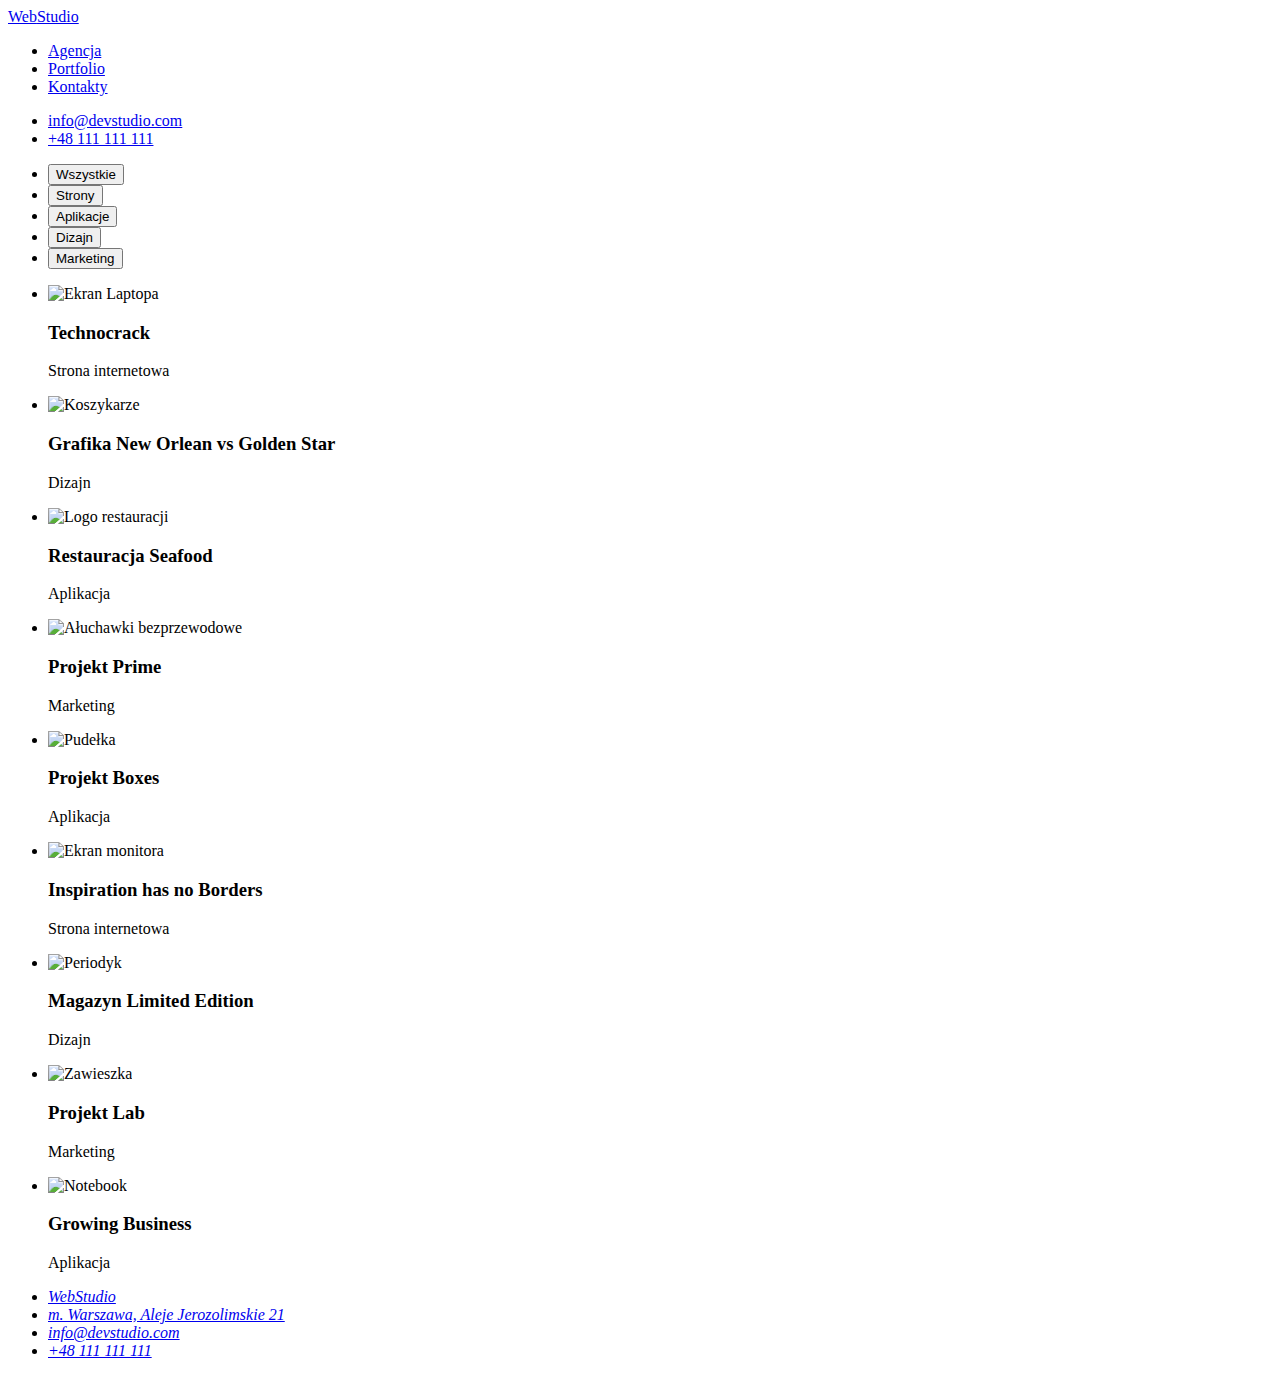
==== portfolio.html @ cb9aebdd "added files" ====
<!DOCTYPE html>
<html lang="pl">
  <head>
    <meta charset="utf-8" />
    <title>Homework2 - Portfolio</title>
    <link rel="preconnect" href="https://fonts.googleapis.com" />
    <link rel="preconnect" href="https://fonts.gstatic.com" crossorigin />
    <link
      href="https://fonts.googleapis.com/css2?family=Montserrat:wght@400;700&family=Raleway:wght@700&family=Roboto:wght@400;500;700;900&display=swap"
      rel="stylesheet"
    />
    <link href="/goit-markup-hw-02/css/styles.css" rel="stylesheet" />
  </head>
  <body>
    <header class="navigation">
      <a class="mainlogo" href="./index.html"
        ><span class="main-web">Web</span>Studio</a
      >
      <nav>
        <ul>
          <li><a class="link-header" href="./index.html">Agencja</a></li>
          <li><a class="link-header" href="./portfolio.html">Portfolio</a></li>
          <li><a class="link-header" href="#">Kontakty</a></li>
        </ul>
      </nav>
      <ul>
        <li>
          <a class="link-contact" href="mailto:info@devstudio.com"
            >info@devstudio.com</a
          >
        </li>
        <li>
          <a class="link-contact" href="tel:48111111111">+48 111 111 111</a>
        </li>
      </ul>
    </header>
    <main>
      <section>
        <div>
          <ul>
            <li>
              <button class="button-portfolio" type="button">Wszystkie</button>
            </li>
            <li>
              <button class="button-portfolio" type="button">Strony</button>
            </li>
            <li>
              <button class="button-portfolio" type="button">Aplikacje</button>
            </li>
            <li>
              <button class="button-portfolio" type="button">Dizajn</button>
            </li>
            <li>
              <button class="button-portfolio" type="button">Marketing</button>
            </li>
          </ul>
        </div>
        <div>
          <ul>
            <li>
              <img
                src="/goit-markup-hw-02/images/portfolio/portfolio-technocrack.jpg"
                alt="Ekran Laptopa"
                width="370"
                height="294"
              />
              <h3 class="subtitle">Technocrack</h3>
              <p class="description">Strona internetowa</p>
            </li>
            <li>
              <img
                src="/goit-markup-hw-02/images/portfolio/portfolio-neworlean.jpg"
                alt="Koszykarze"
                width="370"
                height="294"
              />
              <h3 class="subtitle">Grafika New Orlean vs Golden Star</h3>
              <p class="description">Dizajn</p>
            </li>
            <li>
              <img
                src="/goit-markup-hw-02/images/portfolio/portfolio-restaurant.jpg"
                alt="Logo restauracji"
                width="370"
                height="294"
              />
              <h3 class="subtitle">Restauracja Seafood</h3>
              <p class="description">Aplikacja</p>
            </li>
            <li>
              <img
                src="/goit-markup-hw-02/images/portfolio/portfolio-projektprime.jpg"
                alt="Ałuchawki bezprzewodowe"
                width="370"
                height="294"
              />
              <h3 class="subtitle">Projekt Prime</h3>
              <p class="description">Marketing</p>
            </li>
            <li>
              <img
                src="/goit-markup-hw-02/images/portfolio/portfolio-projectboxes.jpg"
                alt="Pudełka"
                width="370"
                height="294"
              />
              <h3 class="subtitle">Projekt Boxes</h3>
              <p class="description">Aplikacja</p>
            </li>
            <li>
              <img
                src="/goit-markup-hw-02/images/portfolio/portfolio-inspiration.jpg"
                alt="Ekran monitora"
                width="370"
                height="294"
              />
              <h3 class="subtitle">Inspiration has no Borders</h3>
              <p class="description">Strona internetowa</p>
            </li>
            <li>
              <img
                src="/goit-markup-hw-02/images/portfolio/portfolio-magazine.jpg"
                alt="Periodyk"
                width="370"
                height="294"
              />
              <h3 class="subtitle">Magazyn Limited Edition</h3>
              <p class="description">Dizajn</p>
            </li>
            <li>
              <img
                src="/goit-markup-hw-02/images/portfolio/portfolio-projektlab.jpg"
                alt="Zawieszka"
                width="370"
                height="294"
              />
              <h3 class="subtitle">Projekt Lab</h3>
              <p class="description">Marketing</p>
            </li>
            <li>
              <img
                src="/goit-markup-hw-02/images/portfolio/portfolio-growingbusiness.jpg"
                alt="Notebook"
                width="370"
                height="294"
              />
              <h3 class="subtitle">Growing Business</h3>
              <p class="description">Aplikacja</p>
            </li>
          </ul>
        </div>
      </section>
    </main>
    <footer class="contact-information">
      <address>
        <ul>
          <li>
            <a class="footer-logo" href="#"
              ><span class="footer-web">Web</span>Studio</a
            >
          </li>
          <li>
            <a
              class="footer-info"
              href="https://goo.gl/maps/q1RyGz1hN1sTiuzN9"
              target="_blank"
              >m. Warszawa, Aleje Jerozolimskie 21</a
            >
          </li>
          <li>
            <a class="footer-info" href="mailto:info@devstudio.com"
              >info@devstudio.com</a
            >
          </li>
          <li>
            <a class="footer-info" href="tel:48111111111">+48 111 111 111</a>
          </li>
        </ul>
      </address>
    </footer>
  </body>
</html>
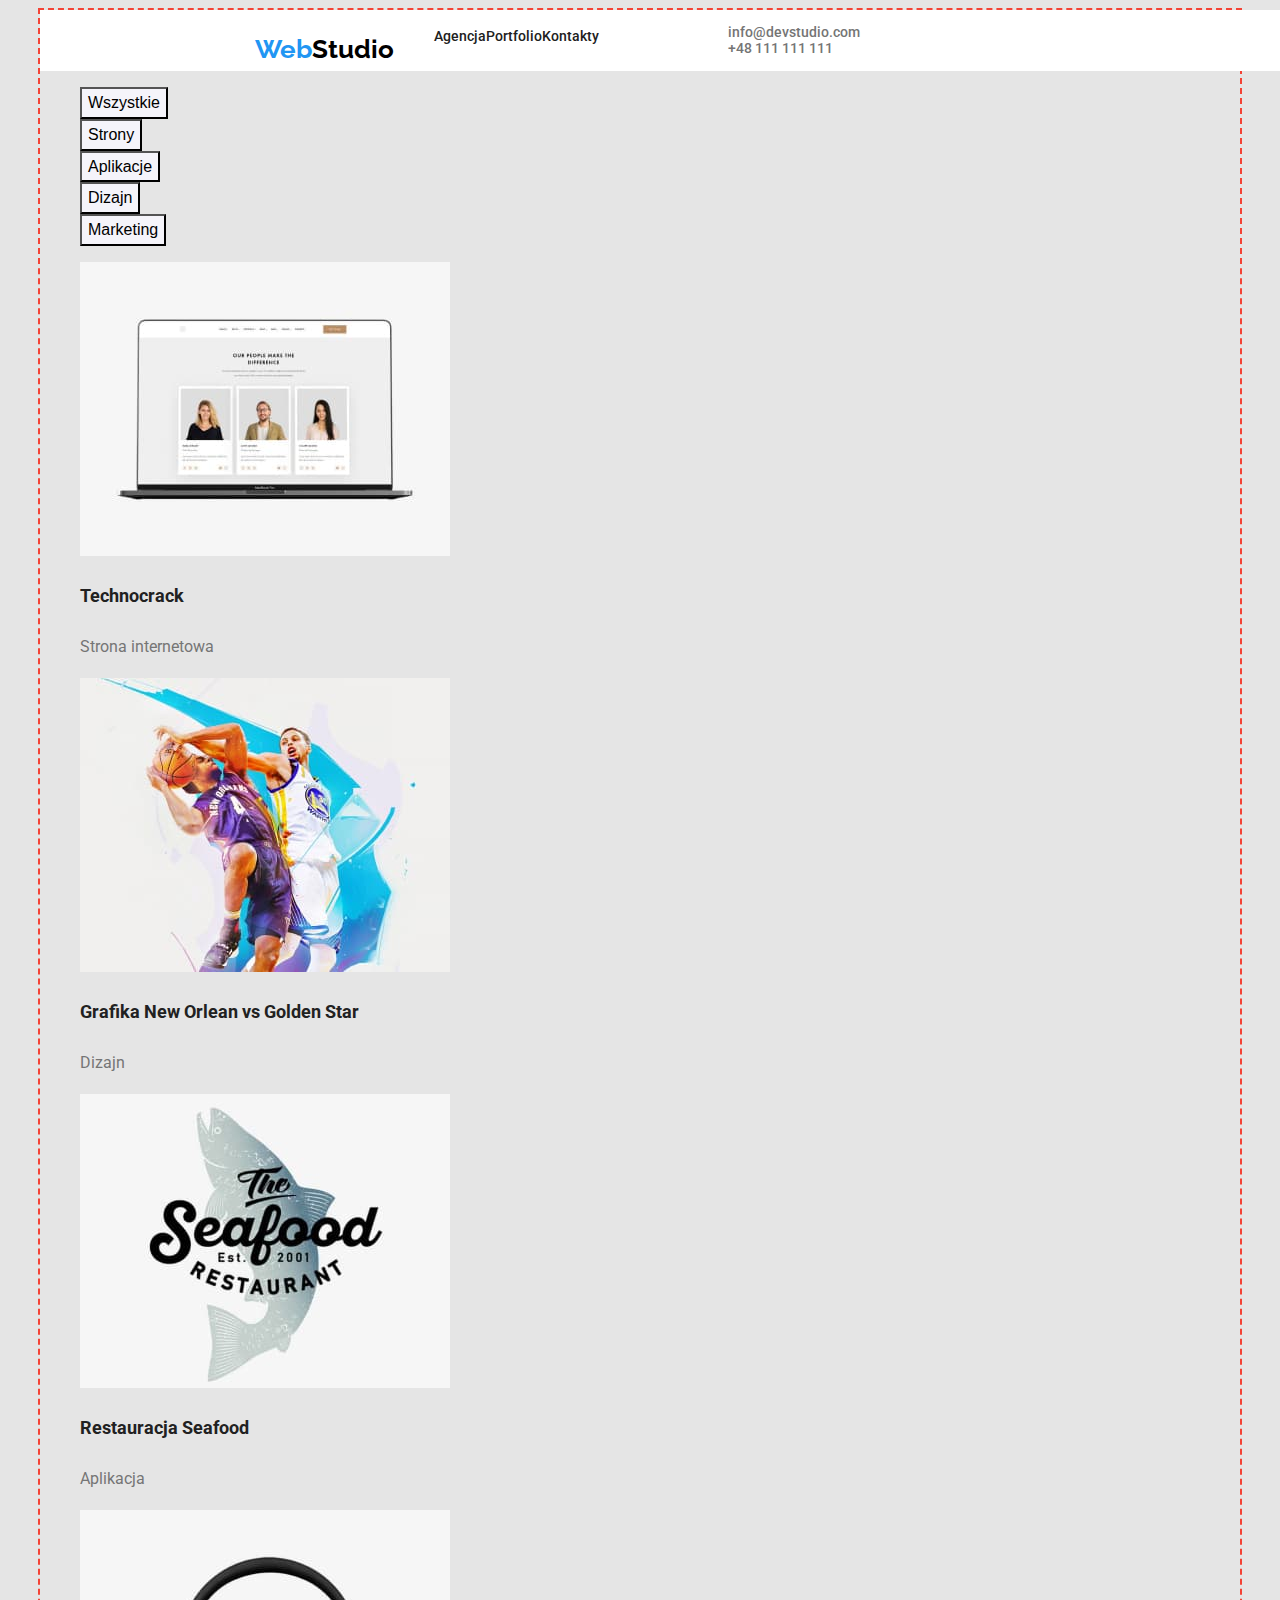
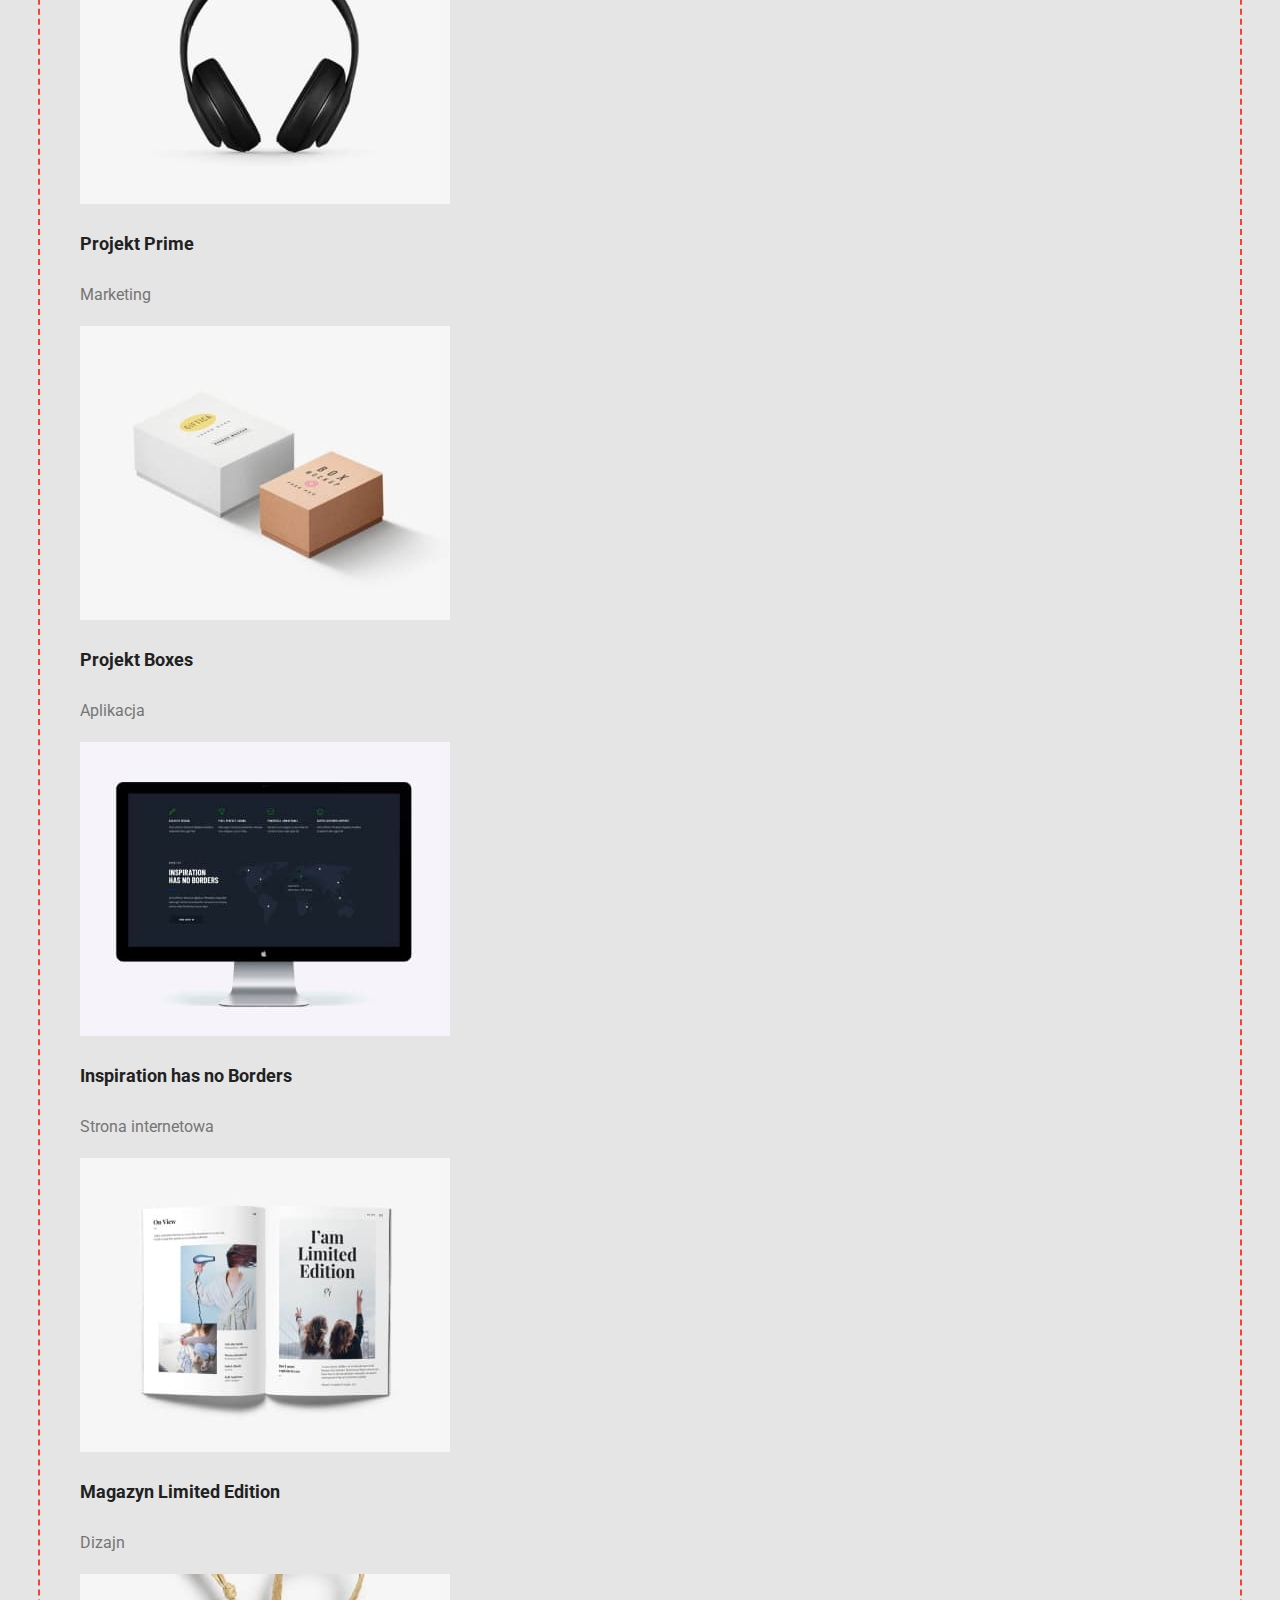
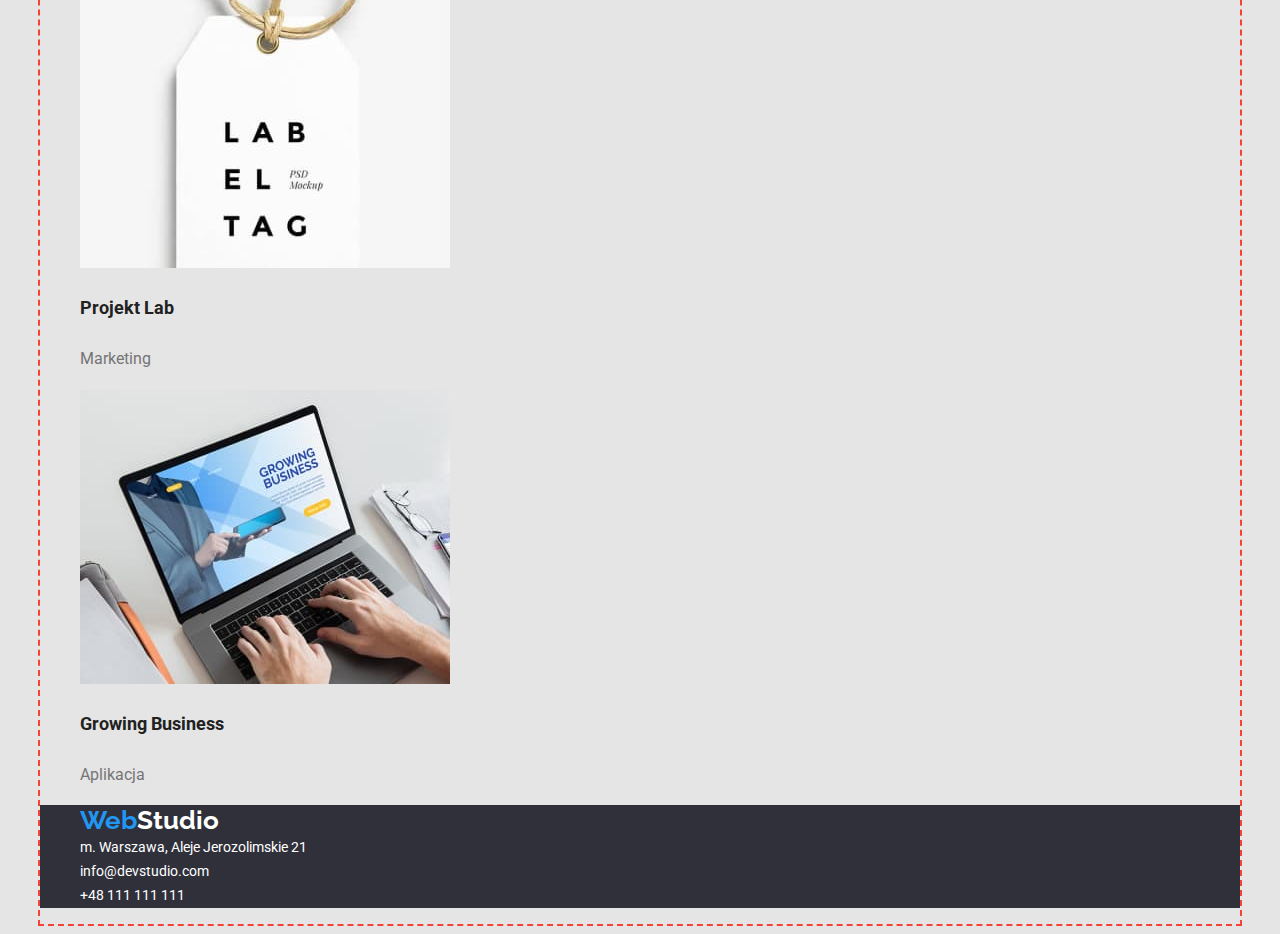
==== commit a4639df1: "hard work" ====
--- a/portfolio.html
+++ b/portfolio.html
@@ -3,180 +3,197 @@
   <head>
     <meta charset="utf-8" />
     <title>Homework2 - Portfolio</title>
+    <link
+      rel="stylesheet"
+      href="https://cdnjs.cloudflare.com/ajax/libs/modern-normalize/1.1.0/modern-normalize.min.css"
+      integrity="sha512-wpPYUAdjBVSE4KJnH1VR1HeZfpl1ub8YT/NKx4PuQ5NmX2tKuGu6U/JRp5y+Y8XG2tV+wKQpNHVUX03MfMFn9Q=="
+      crossorigin="anonymous"
+      referrerpolicy="no-referrer"
+    />
     <link rel="preconnect" href="https://fonts.googleapis.com" />
     <link rel="preconnect" href="https://fonts.gstatic.com" crossorigin />
     <link
       href="https://fonts.googleapis.com/css2?family=Montserrat:wght@400;700&family=Raleway:wght@700&family=Roboto:wght@400;500;700;900&display=swap"
       rel="stylesheet"
     />
-    <link href="/goit-markup-hw-02/css/styles.css" rel="stylesheet" />
+    <link href="/css/styles.css" rel="stylesheet" />
   </head>
   <body>
-    <header class="navigation">
-      <a class="mainlogo" href="./index.html"
-        ><span class="main-web">Web</span>Studio</a
-      >
-      <nav>
-        <ul>
-          <li><a class="link-header" href="./index.html">Agencja</a></li>
-          <li><a class="link-header" href="./portfolio.html">Portfolio</a></li>
-          <li><a class="link-header" href="#">Kontakty</a></li>
-        </ul>
-      </nav>
-      <ul>
-        <li>
-          <a class="link-contact" href="mailto:info@devstudio.com"
-            >info@devstudio.com</a
-          >
-        </li>
-        <li>
-          <a class="link-contact" href="tel:48111111111">+48 111 111 111</a>
-        </li>
-      </ul>
-    </header>
-    <main>
-      <section>
-        <div>
-          <ul>
+    <div class="container">
+      <header class="navigation">
+        <a class="mainlogo" href="./index.html"
+          ><span class="main-web">Web</span>Studio</a
+        >
+        <nav>
+          <ul class="main-link">
+            <li><a class="link-header" href="./index.html">Agencja</a></li>
             <li>
-              <button class="button-portfolio" type="button">Wszystkie</button>
+              <a class="link-header" href="./portfolio.html">Portfolio</a>
             </li>
-            <li>
-              <button class="button-portfolio" type="button">Strony</button>
-            </li>
-            <li>
-              <button class="button-portfolio" type="button">Aplikacje</button>
-            </li>
-            <li>
-              <button class="button-portfolio" type="button">Dizajn</button>
-            </li>
-            <li>
-              <button class="button-portfolio" type="button">Marketing</button>
-            </li>
+            <li><a class="link-header" href="#">Kontakty</a></li>
           </ul>
-        </div>
-        <div>
-          <ul>
-            <li>
-              <img
-                src="/goit-markup-hw-02/images/portfolio/portfolio-technocrack.jpg"
-                alt="Ekran Laptopa"
-                width="370"
-                height="294"
-              />
-              <h3 class="subtitle">Technocrack</h3>
-              <p class="description">Strona internetowa</p>
-            </li>
-            <li>
-              <img
-                src="/goit-markup-hw-02/images/portfolio/portfolio-neworlean.jpg"
-                alt="Koszykarze"
-                width="370"
-                height="294"
-              />
-              <h3 class="subtitle">Grafika New Orlean vs Golden Star</h3>
-              <p class="description">Dizajn</p>
-            </li>
-            <li>
-              <img
-                src="/goit-markup-hw-02/images/portfolio/portfolio-restaurant.jpg"
-                alt="Logo restauracji"
-                width="370"
-                height="294"
-              />
-              <h3 class="subtitle">Restauracja Seafood</h3>
-              <p class="description">Aplikacja</p>
-            </li>
-            <li>
-              <img
-                src="/goit-markup-hw-02/images/portfolio/portfolio-projektprime.jpg"
-                alt="Ałuchawki bezprzewodowe"
-                width="370"
-                height="294"
-              />
-              <h3 class="subtitle">Projekt Prime</h3>
-              <p class="description">Marketing</p>
-            </li>
-            <li>
-              <img
-                src="/goit-markup-hw-02/images/portfolio/portfolio-projectboxes.jpg"
-                alt="Pudełka"
-                width="370"
-                height="294"
-              />
-              <h3 class="subtitle">Projekt Boxes</h3>
-              <p class="description">Aplikacja</p>
-            </li>
-            <li>
-              <img
-                src="/goit-markup-hw-02/images/portfolio/portfolio-inspiration.jpg"
-                alt="Ekran monitora"
-                width="370"
-                height="294"
-              />
-              <h3 class="subtitle">Inspiration has no Borders</h3>
-              <p class="description">Strona internetowa</p>
-            </li>
-            <li>
-              <img
-                src="/goit-markup-hw-02/images/portfolio/portfolio-magazine.jpg"
-                alt="Periodyk"
-                width="370"
-                height="294"
-              />
-              <h3 class="subtitle">Magazyn Limited Edition</h3>
-              <p class="description">Dizajn</p>
-            </li>
-            <li>
-              <img
-                src="/goit-markup-hw-02/images/portfolio/portfolio-projektlab.jpg"
-                alt="Zawieszka"
-                width="370"
-                height="294"
-              />
-              <h3 class="subtitle">Projekt Lab</h3>
-              <p class="description">Marketing</p>
-            </li>
-            <li>
-              <img
-                src="/goit-markup-hw-02/images/portfolio/portfolio-growingbusiness.jpg"
-                alt="Notebook"
-                width="370"
-                height="294"
-              />
-              <h3 class="subtitle">Growing Business</h3>
-              <p class="description">Aplikacja</p>
-            </li>
-          </ul>
-        </div>
-      </section>
-    </main>
-    <footer class="contact-information">
-      <address>
-        <ul>
+        </nav>
+        <ul class="link-contact">
           <li>
-            <a class="footer-logo" href="#"
-              ><span class="footer-web">Web</span>Studio</a
-            >
-          </li>
-          <li>
-            <a
-              class="footer-info"
-              href="https://goo.gl/maps/q1RyGz1hN1sTiuzN9"
-              target="_blank"
-              >m. Warszawa, Aleje Jerozolimskie 21</a
-            >
-          </li>
-          <li>
-            <a class="footer-info" href="mailto:info@devstudio.com"
+            <a class="link-contact" href="mailto:info@devstudio.com"
               >info@devstudio.com</a
             >
           </li>
           <li>
-            <a class="footer-info" href="tel:48111111111">+48 111 111 111</a>
+            <a class="link-contact" href="tel:48111111111">+48 111 111 111</a>
           </li>
         </ul>
-      </address>
-    </footer>
+      </header>
+      <main>
+        <section>
+          <div>
+            <ul>
+              <li>
+                <button class="button-portfolio" type="button">
+                  Wszystkie
+                </button>
+              </li>
+              <li>
+                <button class="button-portfolio" type="button">Strony</button>
+              </li>
+              <li>
+                <button class="button-portfolio" type="button">
+                  Aplikacje
+                </button>
+              </li>
+              <li>
+                <button class="button-portfolio" type="button">Dizajn</button>
+              </li>
+              <li>
+                <button class="button-portfolio" type="button">
+                  Marketing
+                </button>
+              </li>
+            </ul>
+          </div>
+          <div>
+            <ul>
+              <li>
+                <img
+                  src="/images/portfolio/portfolio-technocrack.jpg"
+                  alt="Ekran Laptopa"
+                  width="370"
+                  height="294"
+                />
+                <h3 class="subtitle">Technocrack</h3>
+                <p class="description">Strona internetowa</p>
+              </li>
+              <li>
+                <img
+                  src="/images/portfolio/portfolio-neworlean.jpg"
+                  alt="Koszykarze"
+                  width="370"
+                  height="294"
+                />
+                <h3 class="subtitle">Grafika New Orlean vs Golden Star</h3>
+                <p class="description">Dizajn</p>
+              </li>
+              <li>
+                <img
+                  src="/images/portfolio/portfolio-restaurant.jpg"
+                  alt="Logo restauracji"
+                  width="370"
+                  height="294"
+                />
+                <h3 class="subtitle">Restauracja Seafood</h3>
+                <p class="description">Aplikacja</p>
+              </li>
+              <li>
+                <img
+                  src="/images/portfolio/portfolio-projektprime.jpg"
+                  alt="Ałuchawki bezprzewodowe"
+                  width="370"
+                  height="294"
+                />
+                <h3 class="subtitle">Projekt Prime</h3>
+                <p class="description">Marketing</p>
+              </li>
+              <li>
+                <img
+                  src="/images/portfolio/portfolio-projectboxes.jpg"
+                  alt="Pudełka"
+                  width="370"
+                  height="294"
+                />
+                <h3 class="subtitle">Projekt Boxes</h3>
+                <p class="description">Aplikacja</p>
+              </li>
+              <li>
+                <img
+                  src="/images/portfolio/portfolio-inspiration.jpg"
+                  alt="Ekran monitora"
+                  width="370"
+                  height="294"
+                />
+                <h3 class="subtitle">Inspiration has no Borders</h3>
+                <p class="description">Strona internetowa</p>
+              </li>
+              <li>
+                <img
+                  src="/images/portfolio/portfolio-magazine.jpg"
+                  alt="Periodyk"
+                  width="370"
+                  height="294"
+                />
+                <h3 class="subtitle">Magazyn Limited Edition</h3>
+                <p class="description">Dizajn</p>
+              </li>
+              <li>
+                <img
+                  src="/images/portfolio/portfolio-projektlab.jpg"
+                  alt="Zawieszka"
+                  width="370"
+                  height="294"
+                />
+                <h3 class="subtitle">Projekt Lab</h3>
+                <p class="description">Marketing</p>
+              </li>
+              <li>
+                <img
+                  src="/images/portfolio/portfolio-growingbusiness.jpg"
+                  alt="Notebook"
+                  width="370"
+                  height="294"
+                />
+                <h3 class="subtitle">Growing Business</h3>
+                <p class="description">Aplikacja</p>
+              </li>
+            </ul>
+          </div>
+        </section>
+      </main>
+      <footer class="contact-information">
+        <address>
+          <ul>
+            <li>
+              <a class="footer-logo" href="#"
+                ><span class="footer-web">Web</span>Studio</a
+              >
+            </li>
+            <li>
+              <a
+                class="footer-info"
+                href="https://goo.gl/maps/q1RyGz1hN1sTiuzN9"
+                target="_blank"
+                >m. Warszawa, Aleje Jerozolimskie 21</a
+              >
+            </li>
+            <li>
+              <a class="footer-info" href="mailto:info@devstudio.com"
+                >info@devstudio.com</a
+              >
+            </li>
+            <li>
+              <a class="footer-info" href="tel:48111111111">+48 111 111 111</a>
+            </li>
+          </ul>
+        </address>
+      </footer>
+    </div>
   </body>
 </html>
--- a/css/styles.css
+++ b/css/styles.css
@@ -0,0 +1,224 @@
+:root {
+  --first-background-color: #e5e5e5;
+  --second-background-color: #2f303a;
+  --third-background-color: #f5f4fa;
+  --alternative-font-family: "raleway";
+  --alternative-color: #757575;
+  --logo-web-color: #2196f3;
+  --logo-main-color: #000000;
+  --main-color: #212121;
+  --secondary-color: #ffffff;
+}
+body {
+  font-family: "Roboto", sans-serif;
+  background-color: var(--first-background-color);
+  color: var(--main-color);
+}
+
+.navigation {
+  background-color: var(--secondary-color);
+  display: flex;
+  width: 1600px;
+}
+
+.main-web {
+  color: var(--logo-web-color);
+  font-weight: 700;
+  font-family: var(--alternative-font-family);
+  font-size: 26px;
+  line-height: 1.17;
+  text-decoration: none;
+}
+.mainlogo {
+  color: var(--logo-main-color);
+  font-weight: 700;
+  font-size: 26px;
+  line-height: 1.17;
+  font-family: var(--alternative-font-family);
+  text-decoration: none;
+  padding-left: 215px;
+  padding-top: 24px;
+}
+.mainlogo:hover,
+.mainlogo:focus {
+  color: var(--logo-web-color);
+}
+.link-header {
+  color: var(--main-color);
+  font-weight: 500;
+  font-size: 14px;
+  line-height: 1.17;
+  text-decoration: none;
+}
+
+.link-header:hover,
+.link-header:focus {
+  color: var(--logo-web-color);
+}
+.link-contact {
+  color: var(--alternative-color);
+  text-decoration: none;
+  font-weight: 500;
+  font-size: 14px;
+  line-height: 1.17;
+}
+.link-contact:hover,
+.link-contact:focus {
+  color: var(--logo-web-color);
+}
+.main {
+  background-color: var(--secondary-color);
+}
+.main-page {
+  background-color: var(--second-background-color);
+  width: 1600px;
+  display: flex;
+}
+.main-heading {
+  color: var(--secondary-color);
+  font-weight: 900;
+  font-size: 44px;
+  line-height: 1.36;
+  width: 696px;
+  padding: 200px 452px 280px 452px;
+}
+.button-heading {
+  background-color: var(--logo-web-color);
+  color: var(--secondary-color);
+  font-weight: 700;
+  font-size: 16px;
+  line-height: 1.87;
+  cursor: pointer;
+}
+
+.advantages-heading {
+  font-weight: 700;
+  font-size: 14px;
+  line-height: 1.17;
+}
+
+.advantages {
+  color: var(--alternative-color);
+  display: flex;
+  flex-direction: column;
+  font-size: 14px;
+  line-height: 1.71;
+}
+.aboutus {
+  font-weight: 700;
+  font-size: 36px;
+  line-height: 1.17;
+}
+.ourteam {
+  background-color: var(--third-background-color);
+}
+.ourteam-headline {
+  font-weight: 700;
+  font-size: 36px;
+  line-height: 1.17;
+}
+.last-name {
+  font-weight: 500;
+  font-size: 16px;
+  line-height: 1.17;
+}
+.job-name {
+  color: var(--alternative-color);
+  font-size: 16px;
+  line-height: 1.17;
+}
+.contact-information {
+  background-color: var(--second-background-color);
+}
+.footer-logo {
+  color: var(--secondary-color);
+  font-family: var(--alternative-font-family);
+  font-weight: 700;
+  font-size: 26px;
+  line-height: 1.17;
+  font-style: normal;
+  text-decoration: none;
+}
+.footer-logo:hover,
+.footer-logo:focus {
+  color: var(--logo-web-color);
+}
+.footer-web {
+  color: var(--logo-web-color);
+  font-family: var(--alternative-font-family);
+  font-weight: 700;
+  font-size: 26px;
+  line-height: 1.17;
+}
+.footer-info {
+  color: var(--secondary-color);
+  text-decoration: none;
+  font-family: "Roboto";
+  font-style: normal;
+  font-size: 14px;
+  line-height: 1.71;
+}
+.footer-info:hover,
+.footer-info:focus {
+  color: var(--logo-web-color);
+}
+.button-portfolio {
+  font-weight: 500;
+  background-color: var(--third-background-color);
+  font-size: 16px;
+  line-height: 1.62;
+  cursor: pointer;
+}
+
+.button-portfolio:hover,
+.button-portfolio:focus {
+  font-weight: 500;
+  font-size: 16px;
+  line-height: 1.62;
+  color: var(--secondary-color);
+  background-color: var(--logo-web-color);
+}
+.subtitle {
+  font-weight: 700;
+  font-size: 18px;
+  line-height: 2;
+}
+.description {
+  color: var(--alternative-color);
+  font-size: 16px;
+  line-height: 1.87;
+}
+.container {
+  width: 1200px;
+  margin: 0 auto;
+  border: 2px dashed #f44336;
+}
+ul {
+  list-style-type: none;
+}
+.main-link {
+  display: flex;
+  width: 254px;
+}
+.ouradvantages {
+  width: 1170px;
+  display: flex;
+}
+.adventages-list {
+  display: flex;
+  gap: 30px;
+}
+.adventages-item {
+  width: 270px;
+}
+.advantages-heading {
+  width: 270px;
+}
+.section {
+  padding-top: 94px;
+  padding-bottom: 94px;
+}
+.ourteam {
+  width: 1600px;
+  display: flex;
+}
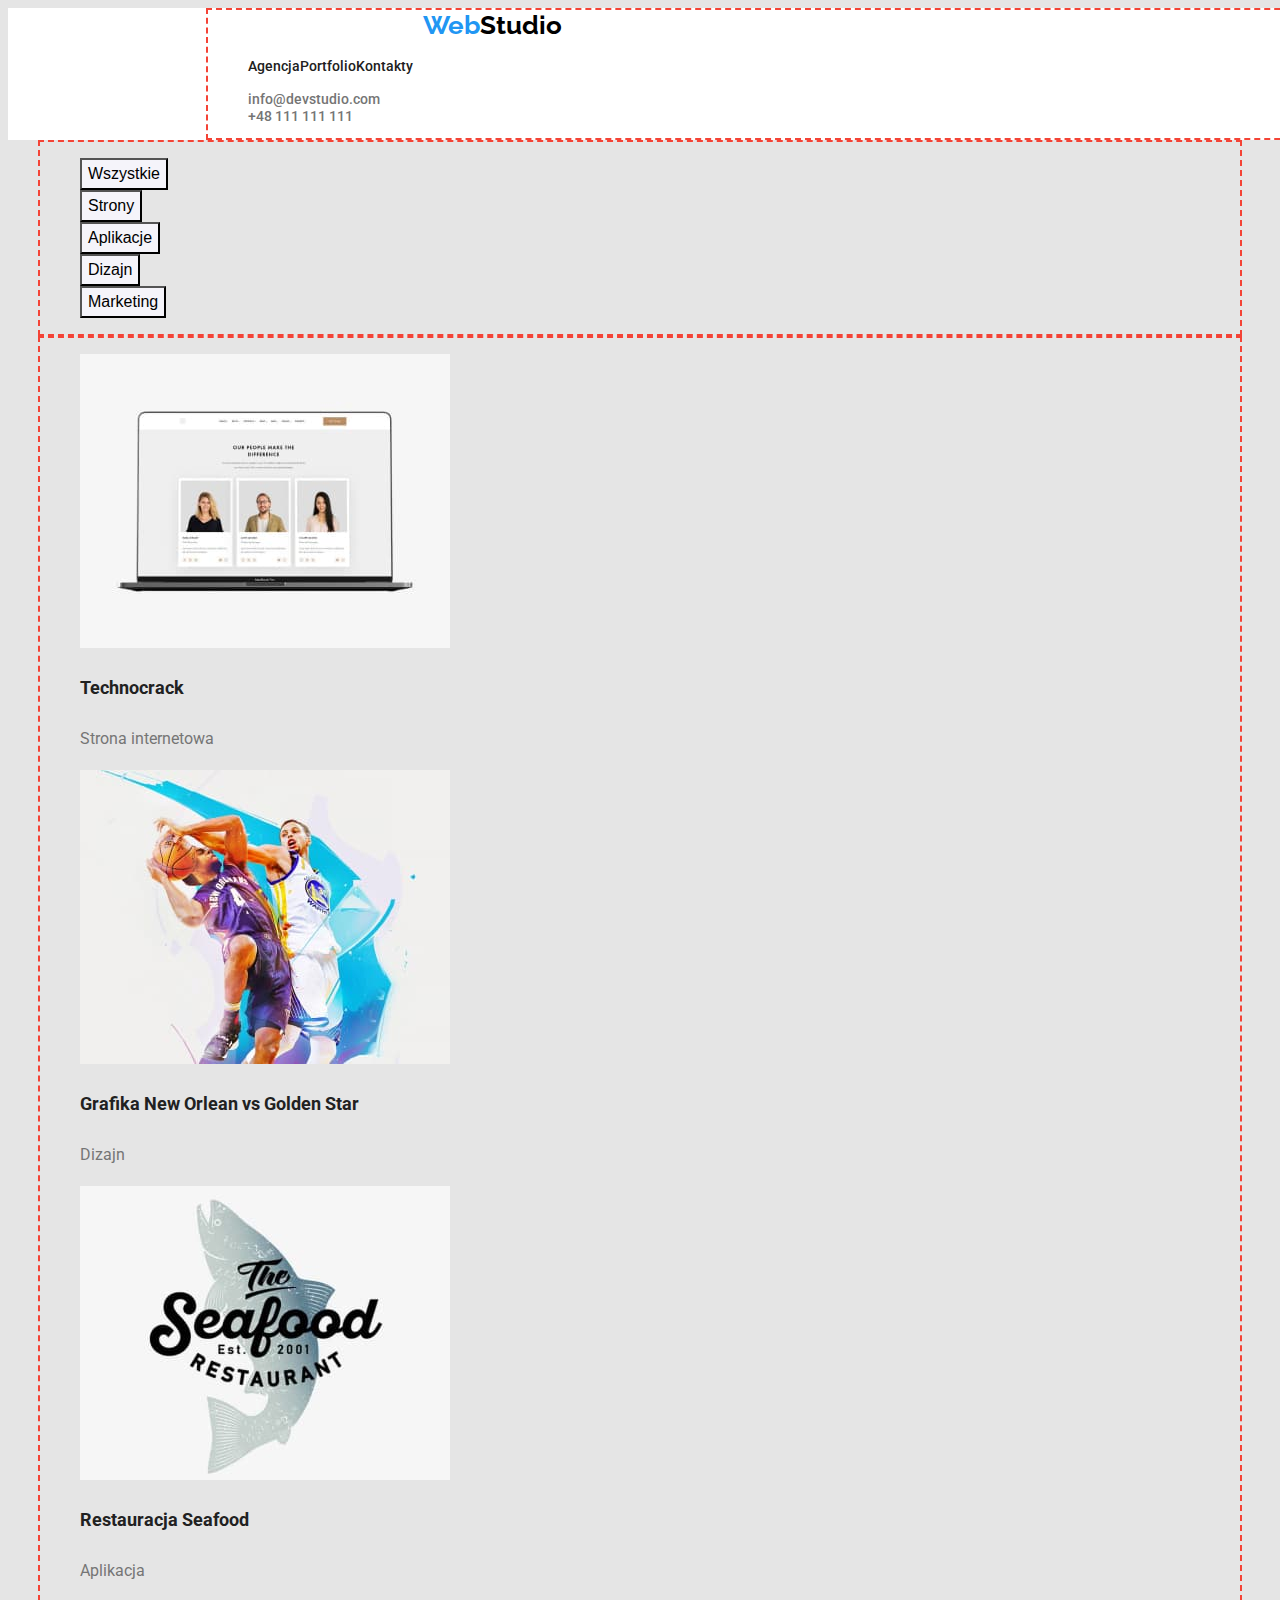
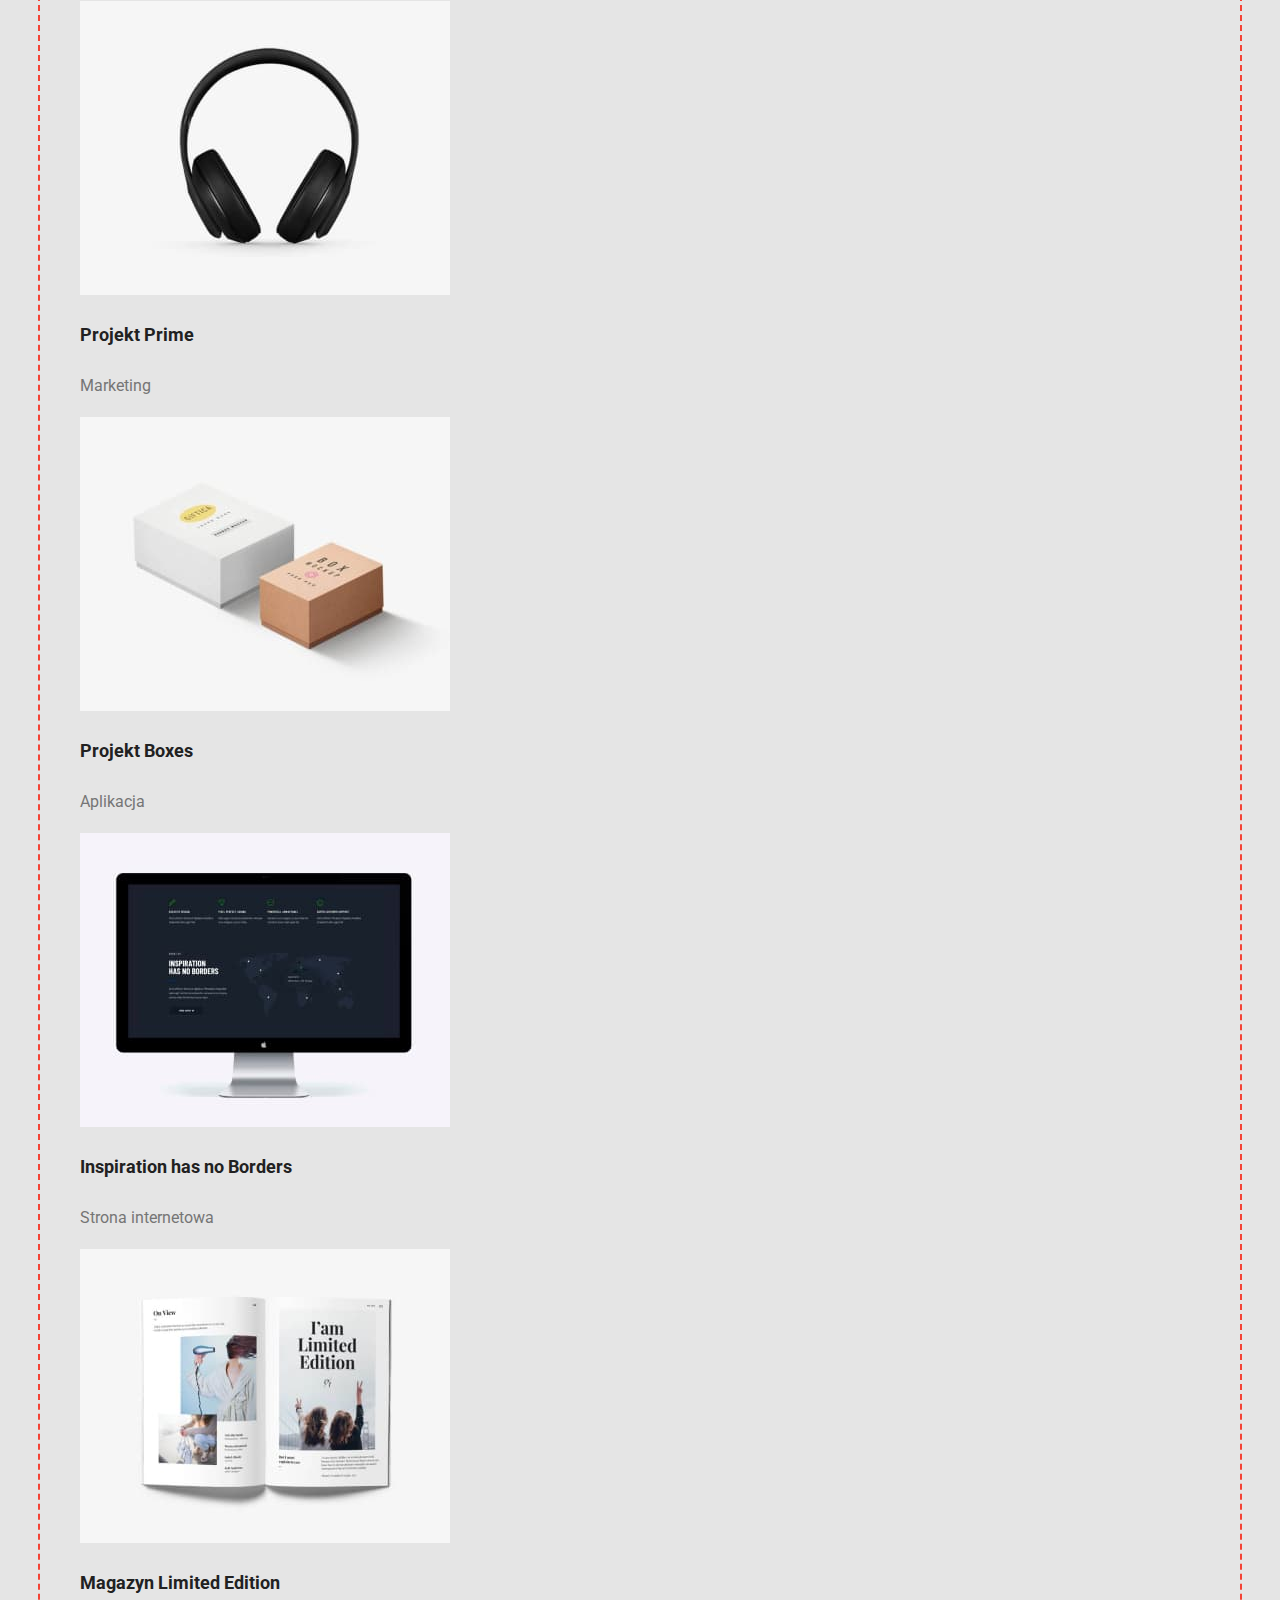
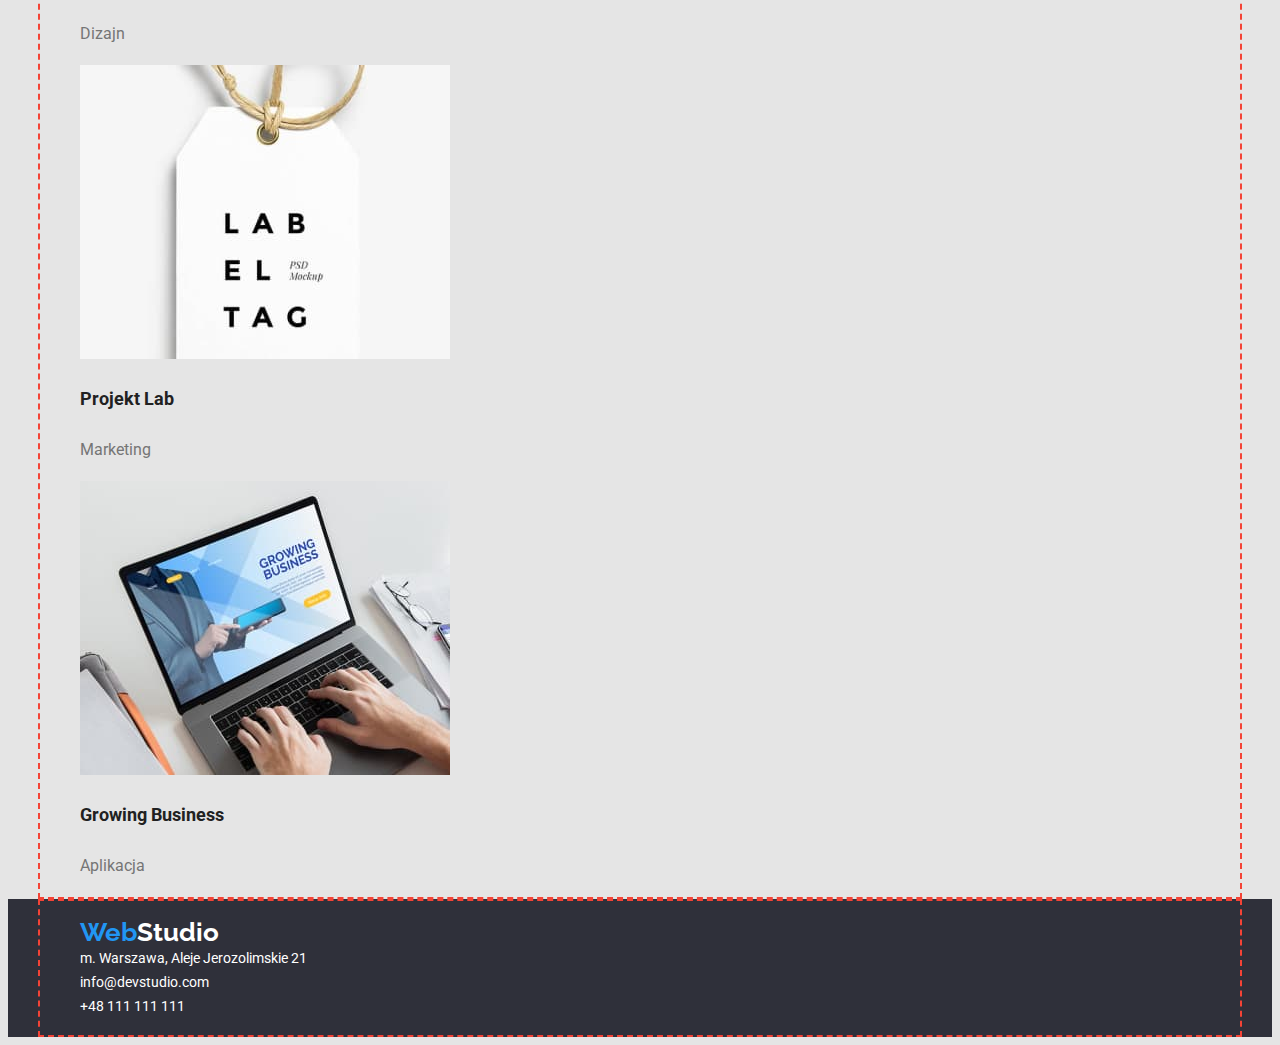
==== commit 5724028e: "portfolio" ====
--- a/portfolio.html
+++ b/portfolio.html
@@ -16,11 +16,11 @@
       href="https://fonts.googleapis.com/css2?family=Montserrat:wght@400;700&family=Raleway:wght@700&family=Roboto:wght@400;500;700;900&display=swap"
       rel="stylesheet"
     />
-    <link href="/css/styles.css" rel="stylesheet" />
+    <link href="./css/styles.css" rel="stylesheet" />
   </head>
   <body>
-    <div class="container">
-      <header class="navigation">
+    <header class="navigation">
+      <div class="container">
         <a class="mainlogo" href="./index.html"
           ><span class="main-web">Web</span>Studio</a
         >
@@ -43,131 +43,127 @@
             <a class="link-contact" href="tel:48111111111">+48 111 111 111</a>
           </li>
         </ul>
-      </header>
-      <main>
-        <section>
-          <div>
-            <ul>
-              <li>
-                <button class="button-portfolio" type="button">
-                  Wszystkie
-                </button>
-              </li>
-              <li>
-                <button class="button-portfolio" type="button">Strony</button>
-              </li>
-              <li>
-                <button class="button-portfolio" type="button">
-                  Aplikacje
-                </button>
-              </li>
-              <li>
-                <button class="button-portfolio" type="button">Dizajn</button>
-              </li>
-              <li>
-                <button class="button-portfolio" type="button">
-                  Marketing
-                </button>
-              </li>
-            </ul>
-          </div>
-          <div>
-            <ul>
-              <li>
-                <img
-                  src="/images/portfolio/portfolio-technocrack.jpg"
-                  alt="Ekran Laptopa"
-                  width="370"
-                  height="294"
-                />
-                <h3 class="subtitle">Technocrack</h3>
-                <p class="description">Strona internetowa</p>
-              </li>
-              <li>
-                <img
-                  src="/images/portfolio/portfolio-neworlean.jpg"
-                  alt="Koszykarze"
-                  width="370"
-                  height="294"
-                />
-                <h3 class="subtitle">Grafika New Orlean vs Golden Star</h3>
-                <p class="description">Dizajn</p>
-              </li>
-              <li>
-                <img
-                  src="/images/portfolio/portfolio-restaurant.jpg"
-                  alt="Logo restauracji"
-                  width="370"
-                  height="294"
-                />
-                <h3 class="subtitle">Restauracja Seafood</h3>
-                <p class="description">Aplikacja</p>
-              </li>
-              <li>
-                <img
-                  src="/images/portfolio/portfolio-projektprime.jpg"
-                  alt="Ałuchawki bezprzewodowe"
-                  width="370"
-                  height="294"
-                />
-                <h3 class="subtitle">Projekt Prime</h3>
-                <p class="description">Marketing</p>
-              </li>
-              <li>
-                <img
-                  src="/images/portfolio/portfolio-projectboxes.jpg"
-                  alt="Pudełka"
-                  width="370"
-                  height="294"
-                />
-                <h3 class="subtitle">Projekt Boxes</h3>
-                <p class="description">Aplikacja</p>
-              </li>
-              <li>
-                <img
-                  src="/images/portfolio/portfolio-inspiration.jpg"
-                  alt="Ekran monitora"
-                  width="370"
-                  height="294"
-                />
-                <h3 class="subtitle">Inspiration has no Borders</h3>
-                <p class="description">Strona internetowa</p>
-              </li>
-              <li>
-                <img
-                  src="/images/portfolio/portfolio-magazine.jpg"
-                  alt="Periodyk"
-                  width="370"
-                  height="294"
-                />
-                <h3 class="subtitle">Magazyn Limited Edition</h3>
-                <p class="description">Dizajn</p>
-              </li>
-              <li>
-                <img
-                  src="/images/portfolio/portfolio-projektlab.jpg"
-                  alt="Zawieszka"
-                  width="370"
-                  height="294"
-                />
-                <h3 class="subtitle">Projekt Lab</h3>
-                <p class="description">Marketing</p>
-              </li>
-              <li>
-                <img
-                  src="/images/portfolio/portfolio-growingbusiness.jpg"
-                  alt="Notebook"
-                  width="370"
-                  height="294"
-                />
-                <h3 class="subtitle">Growing Business</h3>
-                <p class="description">Aplikacja</p>
-              </li>
-            </ul>
-          </div>
-        </section>
-      </main>
-      <footer class="contact-information">
+      </div>
+    </header>
+    <main>
+      <section>
+        <div class="container">
+          <ul>
+            <li>
+              <button class="button-portfolio" type="button">Wszystkie</button>
+            </li>
+            <li>
+              <button class="button-portfolio" type="button">Strony</button>
+            </li>
+            <li>
+              <button class="button-portfolio" type="button">Aplikacje</button>
+            </li>
+            <li>
+              <button class="button-portfolio" type="button">Dizajn</button>
+            </li>
+            <li>
+              <button class="button-portfolio" type="button">Marketing</button>
+            </li>
+          </ul>
+        </div>
+        <div class="container">
+          <ul>
+            <li>
+              <img
+                src="./images/portfolio/portfolio-technocrack.jpg"
+                alt="Ekran Laptopa"
+                width="370"
+                height="294"
+              />
+              <h3 class="subtitle">Technocrack</h3>
+              <p class="description">Strona internetowa</p>
+            </li>
+            <li>
+              <img
+                src="./images/portfolio/portfolio-neworlean.jpg"
+                alt="Koszykarze"
+                width="370"
+                height="294"
+              />
+              <h3 class="subtitle">Grafika New Orlean vs Golden Star</h3>
+              <p class="description">Dizajn</p>
+            </li>
+            <li>
+              <img
+                src="./images/portfolio/portfolio-restaurant.jpg"
+                alt="Logo restauracji"
+                width="370"
+                height="294"
+              />
+              <h3 class="subtitle">Restauracja Seafood</h3>
+              <p class="description">Aplikacja</p>
+            </li>
+            <li>
+              <img
+                src="./images/portfolio/portfolio-projektprime.jpg"
+                alt="Ałuchawki bezprzewodowe"
+                width="370"
+                height="294"
+              />
+              <h3 class="subtitle">Projekt Prime</h3>
+              <p class="description">Marketing</p>
+            </li>
+            <li>
+              <img
+                src="./images/portfolio/portfolio-projectboxes.jpg"
+                alt="Pudełka"
+                width="370"
+                height="294"
+              />
+              <h3 class="subtitle">Projekt Boxes</h3>
+              <p class="description">Aplikacja</p>
+            </li>
+            <li>
+              <img
+                src="./images/portfolio/portfolio-inspiration.jpg"
+                alt="Ekran monitora"
+                width="370"
+                height="294"
+              />
+              <h3 class="subtitle">Inspiration has no Borders</h3>
+              <p class="description">Strona internetowa</p>
+            </li>
+            <li>
+              <img
+                src="./images/portfolio/portfolio-magazine.jpg"
+                alt="Periodyk"
+                width="370"
+                height="294"
+              />
+              <h3 class="subtitle">Magazyn Limited Edition</h3>
+              <p class="description">Dizajn</p>
+            </li>
+            <li>
+              <img
+                src="./images/portfolio/portfolio-projektlab.jpg"
+                alt="Zawieszka"
+                width="370"
+                height="294"
+              />
+              <h3 class="subtitle">Projekt Lab</h3>
+              <p class="description">Marketing</p>
+            </li>
+            <li>
+              <img
+                src="./images/portfolio/portfolio-growingbusiness.jpg"
+                alt="Notebook"
+                width="370"
+                height="294"
+              />
+              <h3 class="subtitle">Growing Business</h3>
+              <p class="description">Aplikacja</p>
+            </li>
+          </ul>
+        </div>
+      </section>
+    </main>
+    <footer class="contact-information">
+      <div class="container">
         <address>
           <ul>
             <li>
@@ -193,7 +189,7 @@
             </li>
           </ul>
         </address>
-      </footer>
-    </div>
+      </div>
+    </footer>
   </body>
 </html>
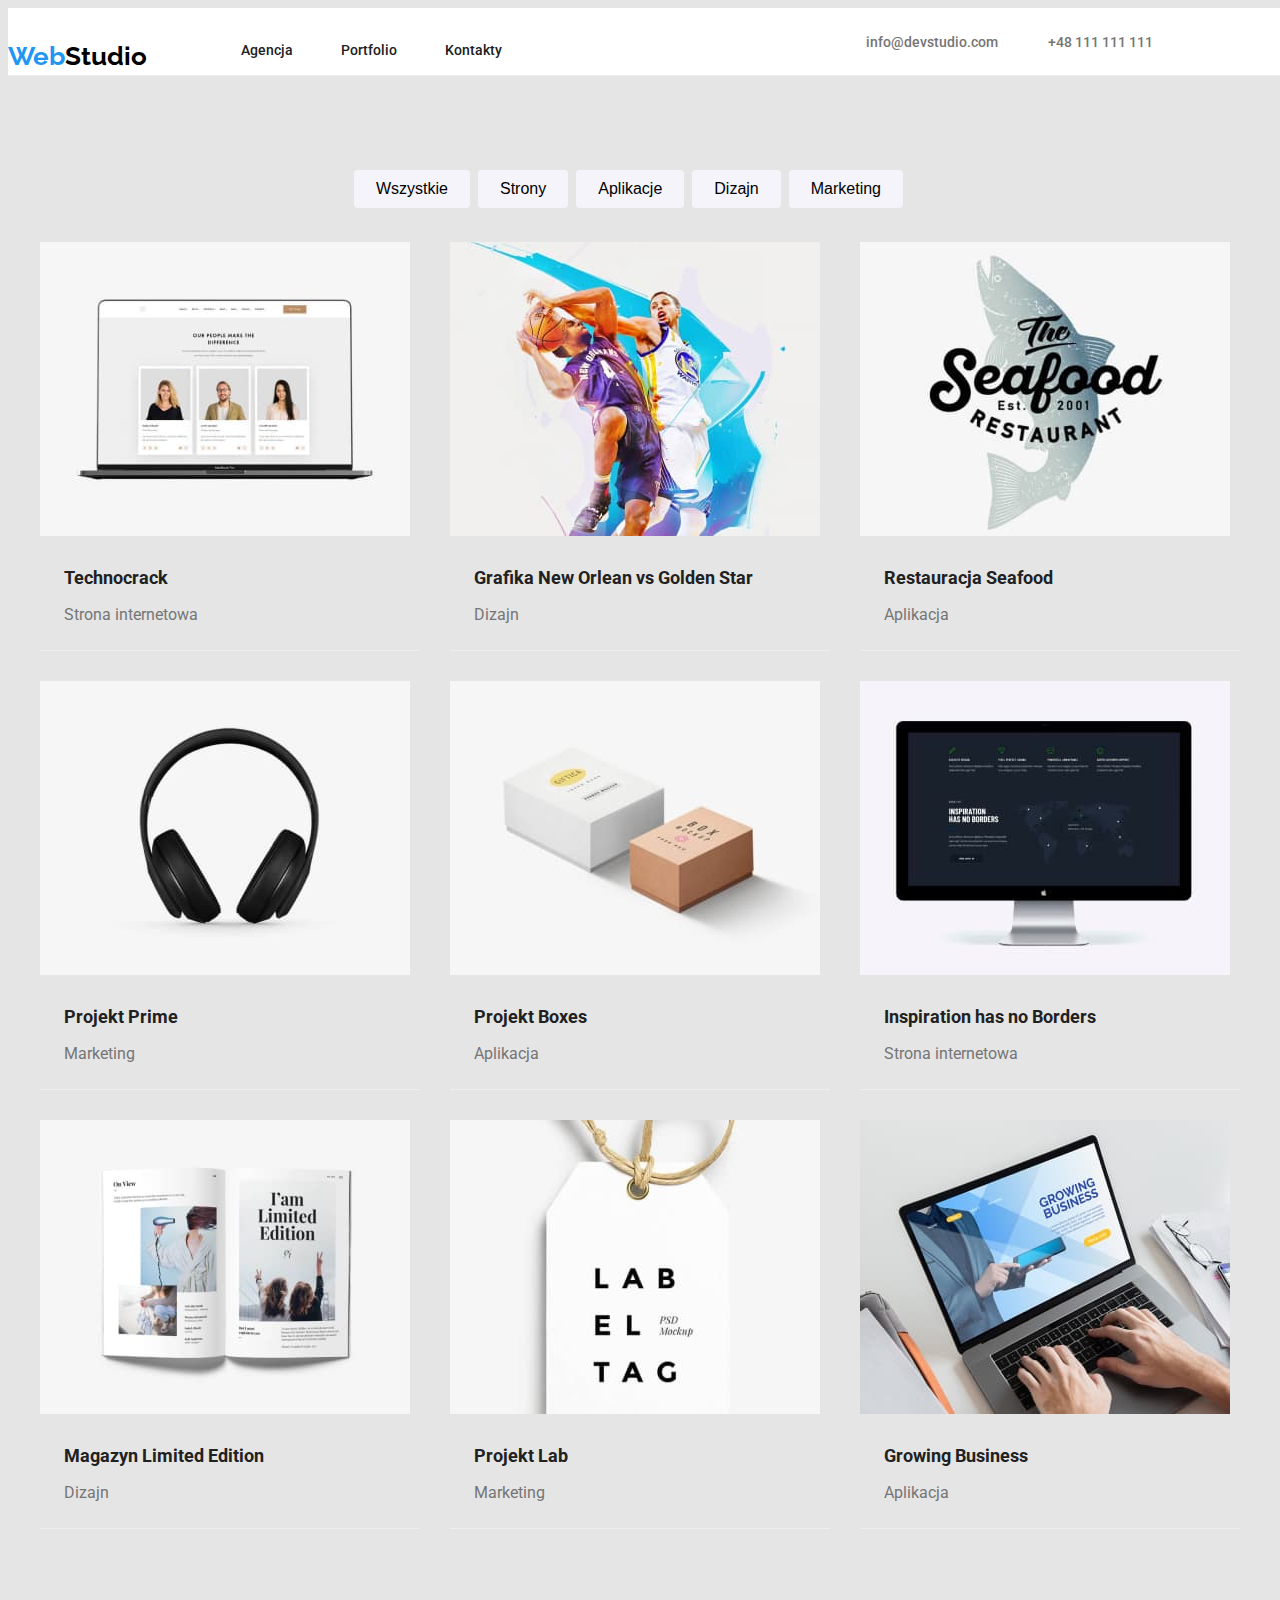
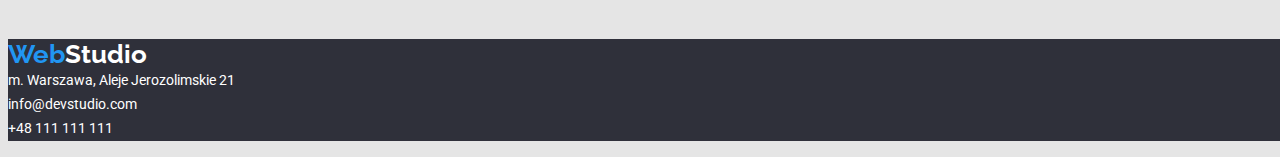
==== commit 7929b556: "flex" ====
--- a/portfolio.html
+++ b/portfolio.html
@@ -20,12 +20,12 @@
   </head>
   <body>
     <header class="navigation">
-      <div class="container">
-        <a class="mainlogo" href="./index.html"
+      <div class="container navigate2">
+        <a class="mainlogo2" href="./index.html"
           ><span class="main-web">Web</span>Studio</a
         >
         <nav>
-          <ul class="main-link">
+          <ul class="main-link2">
             <li><a class="link-header" href="./index.html">Agencja</a></li>
             <li>
               <a class="link-header" href="./portfolio.html">Portfolio</a>
@@ -33,7 +33,7 @@
             <li><a class="link-header" href="#">Kontakty</a></li>
           </ul>
         </nav>
-        <ul class="link-contact">
+        <ul class="main-contact">
           <li>
             <a class="link-contact" href="mailto:info@devstudio.com"
               >info@devstudio.com</a
@@ -46,9 +46,9 @@
       </div>
     </header>
     <main>
-      <section>
-        <div class="container">
-          <ul>
+      <section class="section collection">
+        <div class="container works">
+          <ul class="buttons-portfolio">
             <li>
               <button class="button-portfolio" type="button">Wszystkie</button>
             </li>
@@ -65,10 +65,8 @@
               <button class="button-portfolio" type="button">Marketing</button>
             </li>
           </ul>
-        </div>
-        <div class="container">
-          <ul>
-            <li>
+          <ul class="card-set">
+            <li class="card">
               <img
                 src="./images/portfolio/portfolio-technocrack.jpg"
                 alt="Ekran Laptopa"
@@ -78,7 +76,7 @@
               <h3 class="subtitle">Technocrack</h3>
               <p class="description">Strona internetowa</p>
             </li>
-            <li>
+            <li class="card">
               <img
                 src="./images/portfolio/portfolio-neworlean.jpg"
                 alt="Koszykarze"
@@ -88,7 +86,7 @@
               <h3 class="subtitle">Grafika New Orlean vs Golden Star</h3>
               <p class="description">Dizajn</p>
             </li>
-            <li>
+            <li class="card">
               <img
                 src="./images/portfolio/portfolio-restaurant.jpg"
                 alt="Logo restauracji"
@@ -98,7 +96,7 @@
               <h3 class="subtitle">Restauracja Seafood</h3>
               <p class="description">Aplikacja</p>
             </li>
-            <li>
+            <li class="card">
               <img
                 src="./images/portfolio/portfolio-projektprime.jpg"
                 alt="Ałuchawki bezprzewodowe"
@@ -108,7 +106,7 @@
               <h3 class="subtitle">Projekt Prime</h3>
               <p class="description">Marketing</p>
             </li>
-            <li>
+            <li class="card">
               <img
                 src="./images/portfolio/portfolio-projectboxes.jpg"
                 alt="Pudełka"
@@ -118,7 +116,7 @@
               <h3 class="subtitle">Projekt Boxes</h3>
               <p class="description">Aplikacja</p>
             </li>
-            <li>
+            <li class="card">
               <img
                 src="./images/portfolio/portfolio-inspiration.jpg"
                 alt="Ekran monitora"
@@ -128,7 +126,7 @@
               <h3 class="subtitle">Inspiration has no Borders</h3>
               <p class="description">Strona internetowa</p>
             </li>
-            <li>
+            <li class="card">
               <img
                 src="./images/portfolio/portfolio-magazine.jpg"
                 alt="Periodyk"
@@ -138,7 +136,7 @@
               <h3 class="subtitle">Magazyn Limited Edition</h3>
               <p class="description">Dizajn</p>
             </li>
-            <li>
+            <li class="card">
               <img
                 src="./images/portfolio/portfolio-projektlab.jpg"
                 alt="Zawieszka"
@@ -148,7 +146,7 @@
               <h3 class="subtitle">Projekt Lab</h3>
               <p class="description">Marketing</p>
             </li>
-            <li>
+            <li class="card">
               <img
                 src="./images/portfolio/portfolio-growingbusiness.jpg"
                 alt="Notebook"
@@ -173,19 +171,23 @@
             </li>
             <li>
               <a
-                class="footer-info"
+                class="footer-info footer-link"
                 href="https://goo.gl/maps/q1RyGz1hN1sTiuzN9"
                 target="_blank"
                 >m. Warszawa, Aleje Jerozolimskie 21</a
               >
             </li>
             <li>
-              <a class="footer-info" href="mailto:info@devstudio.com"
+              <a
+                class="footer-info footer-mail"
+                href="mailto:info@devstudio.com"
                 >info@devstudio.com</a
               >
             </li>
             <li>
-              <a class="footer-info" href="tel:48111111111">+48 111 111 111</a>
+              <a class="footer-info footer-phone" href="tel:48111111111"
+                >+48 111 111 111</a
+              >
             </li>
           </ul>
         </address>
--- a/css/styles.css
+++ b/css/styles.css
@@ -17,8 +17,8 @@
 
 .navigation {
   background-color: var(--secondary-color);
-  display: flex;
   width: 1600px;
+  border-bottom: 1px solid #ececec;
 }
 
 .main-web {
@@ -36,8 +36,9 @@
   line-height: 1.17;
   font-family: var(--alternative-font-family);
   text-decoration: none;
-  padding-left: 215px;
-  padding-top: 24px;
+  margin-top: 24px;
+  margin-right: 93px;
+  width: 145px;
 }
 .mainlogo:hover,
 .mainlogo:focus {
@@ -61,7 +62,20 @@
   font-weight: 500;
   font-size: 14px;
   line-height: 1.17;
-}
+  margin-top: 32px;
+  width: 135px;
+  margin-right: 50px;
+}
+.link-contact2 {
+  color: var(--alternative-color);
+  text-decoration: none;
+  font-weight: 500;
+  font-size: 14px;
+  line-height: 1.17;
+  margin-top: 32px;
+  width: 110px;
+}
+
 .link-contact:hover,
 .link-contact:focus {
   color: var(--logo-web-color);
@@ -72,7 +86,6 @@
 .main-page {
   background-color: var(--second-background-color);
   width: 1600px;
-  display: flex;
 }
 .main-heading {
   color: var(--secondary-color);
@@ -80,7 +93,8 @@
   font-size: 44px;
   line-height: 1.36;
   width: 696px;
-  padding: 200px 452px 280px 452px;
+  margin-top: 200px;
+  margin-bottom: 30px;
 }
 .button-heading {
   background-color: var(--logo-web-color);
@@ -89,6 +103,12 @@
   font-size: 16px;
   line-height: 1.87;
   cursor: pointer;
+  border: 0px solid;
+  border-radius: 4px;
+  width: 200px;
+  margin-top: 30px;
+  margin-bottom: 200px;
+  padding: 10px 41px 10px 42px;
 }
 
 .advantages-heading {
@@ -108,6 +128,9 @@
   font-weight: 700;
   font-size: 36px;
   line-height: 1.17;
+  width: 352px;
+  margin-bottom: 50px;
+  margin-top: 0;
 }
 .ourteam {
   background-color: var(--third-background-color);
@@ -116,19 +139,28 @@
   font-weight: 700;
   font-size: 36px;
   line-height: 1.17;
+  width: 209px;
+  margin-top: 94px;
+  margin-bottom: 50px;
 }
 .last-name {
   font-weight: 500;
   font-size: 16px;
   line-height: 1.17;
-}
+  margin: 30px 99px 10px 99px;
+}
+
 .job-name {
   color: var(--alternative-color);
   font-size: 16px;
   line-height: 1.17;
-}
+  margin-top: 10px;
+  margin-bottom: 30px;
+}
+
 .contact-information {
   background-color: var(--second-background-color);
+  width: 1600px;
 }
 .footer-logo {
   color: var(--secondary-color);
@@ -138,6 +170,9 @@
   line-height: 1.17;
   font-style: normal;
   text-decoration: none;
+  width: 145px;
+  margin-top: 60px;
+  margin-bottom: 20px;
 }
 .footer-logo:hover,
 .footer-logo:focus {
@@ -168,6 +203,9 @@
   font-size: 16px;
   line-height: 1.62;
   cursor: pointer;
+  padding: 6px 22px;
+  border: 0px solid;
+  border-radius: 4px;
 }
 
 .button-portfolio:hover,
@@ -182,23 +220,33 @@
   font-weight: 700;
   font-size: 18px;
   line-height: 2;
+  width: 322px;
+  padding-left: 24px;
+  margin-top: 20px;
+  margin-bottom: 4px;
 }
 .description {
   color: var(--alternative-color);
   font-size: 16px;
   line-height: 1.87;
+  width: 322px;
+  padding-left: 24px;
+  margin-top: 0;
+  margin-bottom: 20px;
 }
 .container {
   width: 1200px;
-  margin: 0 auto;
-  border: 2px dashed #f44336;
 }
 ul {
   list-style-type: none;
+  padding: 0;
 }
 .main-link {
-  display: flex;
   width: 254px;
+  display: flex;
+  justify-content: space-between;
+  margin-top: 32px;
+  margin-right: 364px;
 }
 .ouradvantages {
   width: 1170px;
@@ -207,6 +255,7 @@
 .adventages-list {
   display: flex;
   gap: 30px;
+  margin: 0;
 }
 .adventages-item {
   width: 270px;
@@ -222,3 +271,128 @@
   width: 1600px;
   display: flex;
 }
+.card-set {
+  display: flex;
+  flex-wrap: wrap;
+  gap: 30px;
+  padding: 0;
+  margin: 0;
+}
+.card {
+  flex-basis: calc((100% - 2 * 30px) / 3);
+  border-bottom: 1px solid #eeeeee;
+}
+.buttons-portfolio {
+  width: 572px;
+  display: flex;
+  gap: 8px;
+  margin-bottom: 34px;
+  margin-top: 0;
+}
+.main-link2 {
+  width: 261px;
+}
+.section-aboutus {
+  width: 1170px;
+  margin: 0 auto;
+  flex-wrap: wrap;
+  justify-content: center;
+}
+.whatwedo {
+  display: flex;
+  gap: 30px;
+  justify-content: center;
+  margin: 0;
+}
+.examples {
+  flex-basis: calc((100% - 2 * 30px) / 3);
+}
+.section-we {
+  display: flex;
+  flex-wrap: wrap;
+  justify-content: center;
+}
+.ourteam {
+  display: flex;
+  flex-wrap: wrap;
+  justify-content: center;
+}
+.leaders {
+  display: flex;
+  flex-wrap: wrap;
+  justify-content: center;
+  margin: 0 auto;
+}
+.workers {
+  display: flex;
+  width: 1170px;
+  gap: 30px;
+  margin: 0;
+}
+.workers-data {
+  display: flex;
+  flex-basis: calc((100% - 3 * 30px) / 4);
+  flex-wrap: wrap;
+  justify-content: center;
+}
+.footer-link {
+  margin-top: 20px;
+  margin-bottom: 9px;
+}
+.footer-mail {
+  margin-top: 9px;
+  margin-bottom: 9px;
+}
+.footer-phone {
+  margin-top: 9px;
+}
+.collection {
+  display: flex;
+  flex-wrap: wrap;
+  justify-content: center;
+}
+.works {
+  display: flex;
+  flex-wrap: wrap;
+  justify-content: center;
+}
+.navigate {
+  display: flex;
+  flex-wrap: wrap;
+  align-items: center;
+  flex-wrap: wrap;
+}
+
+.navigate2 {
+  display: flex;
+  flex-wrap: wrap;
+  align-items: center;
+  flex-wrap: wrap;
+}
+
+.main-contact {
+  display: flex;
+}
+.general {
+  display: flex;
+  align-items: center;
+  flex-direction: column;
+}
+.main-link2 {
+  width: 261px;
+  display: flex;
+  justify-content: space-between;
+  margin-top: 32px;
+  margin-right: 364px;
+}
+.mainlogo2 {
+  color: var(--logo-main-color);
+  font-weight: 700;
+  font-size: 26px;
+  line-height: 1.17;
+  font-family: var(--alternative-font-family);
+  text-decoration: none;
+  margin-top: 30px;
+  margin-right: 88px;
+  width: 145px;
+}
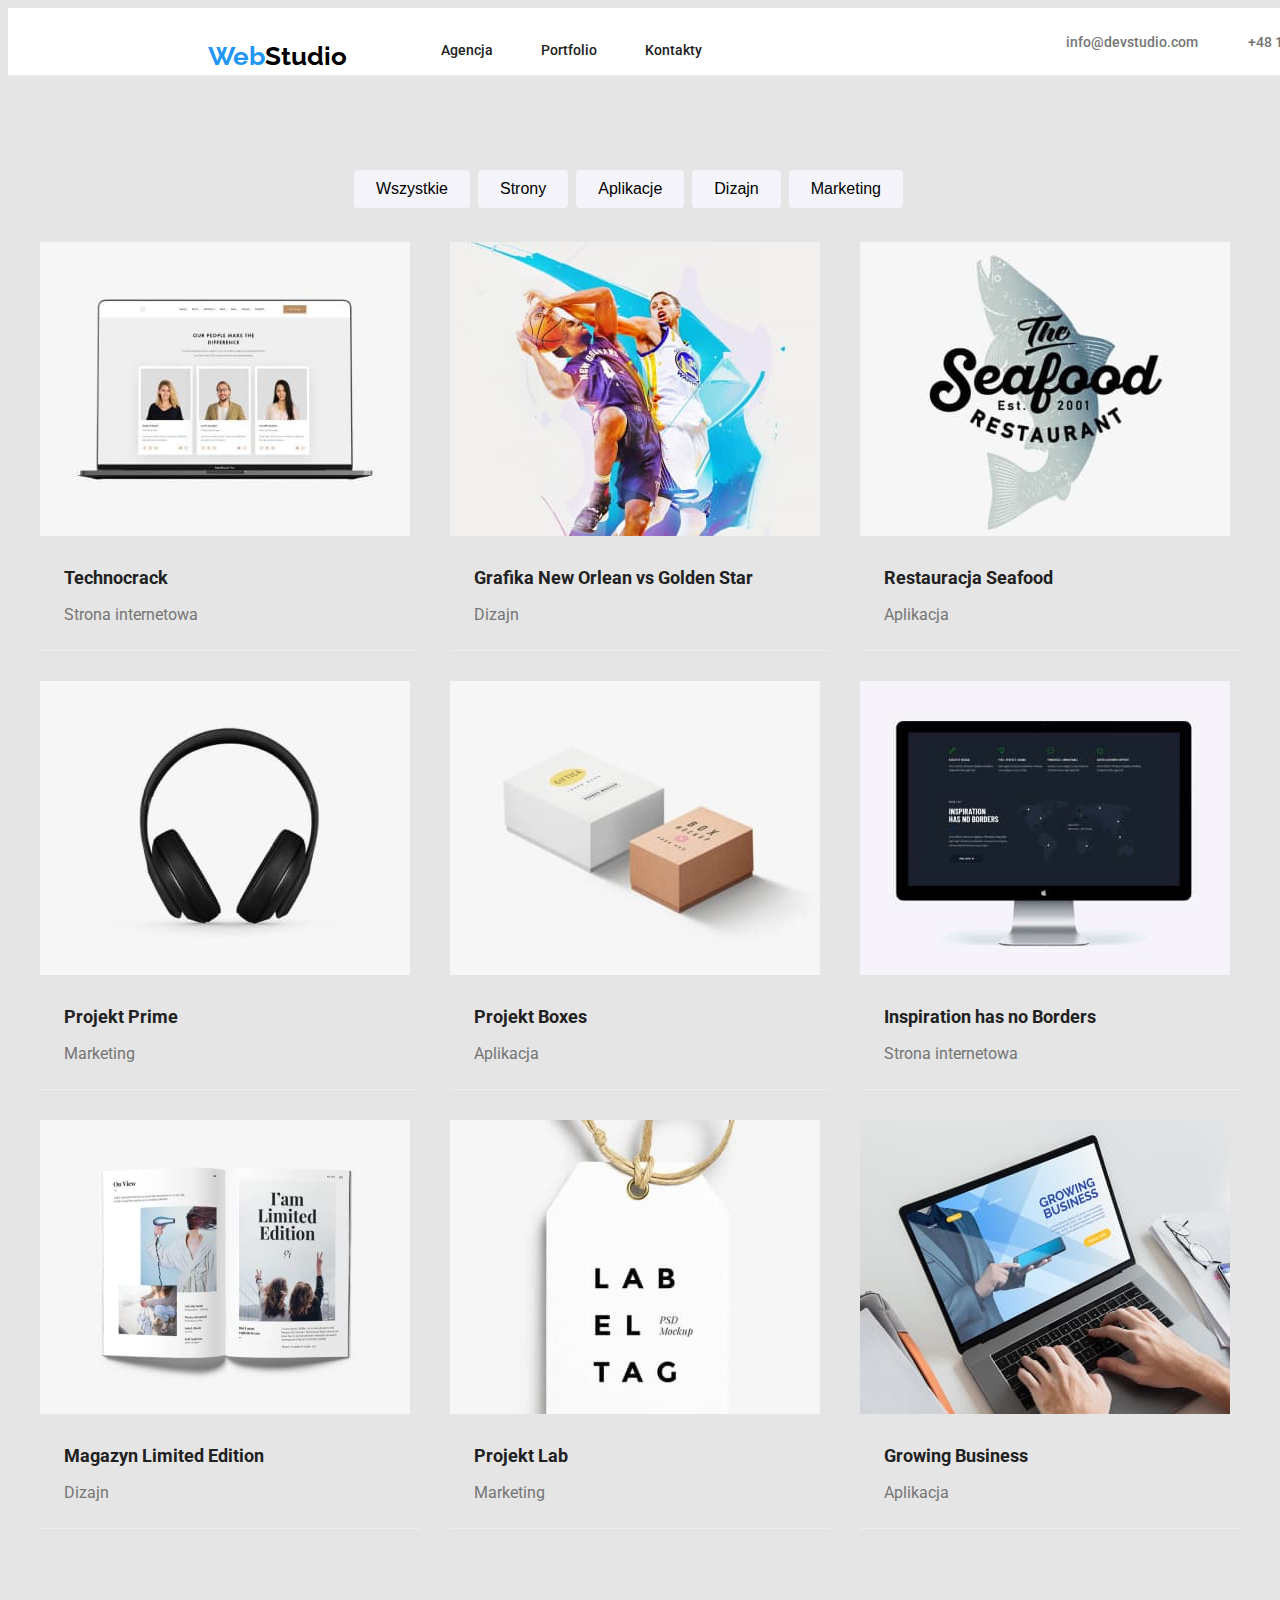
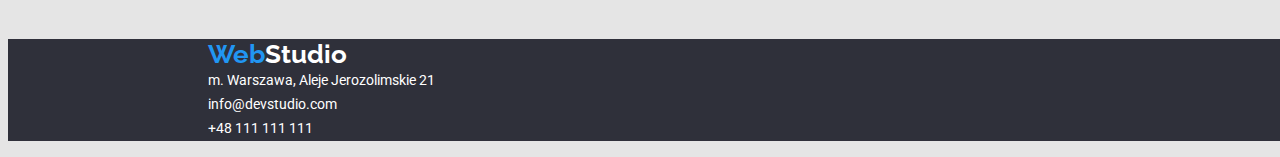
==== commit a530154c: "corection hmw3" ====
--- a/portfolio.html
+++ b/portfolio.html
@@ -20,7 +20,7 @@
   </head>
   <body>
     <header class="navigation">
-      <div class="container navigate2">
+      <div class="navigate2 container">
         <a class="mainlogo2" href="./index.html"
           ><span class="main-web">Web</span>Studio</a
         >
@@ -47,7 +47,7 @@
     </header>
     <main>
       <section class="section collection">
-        <div class="container works">
+        <div class="works container">
           <ul class="buttons-portfolio">
             <li>
               <button class="button-portfolio" type="button">Wszystkie</button>
--- a/css/styles.css
+++ b/css/styles.css
@@ -135,6 +135,7 @@
 .ourteam {
   background-color: var(--third-background-color);
 }
+
 .ourteam-headline {
   font-weight: 700;
   font-size: 36px;
@@ -236,6 +237,7 @@
 }
 .container {
   width: 1200px;
+  margin: 0 auto;
 }
 ul {
   list-style-type: none;
@@ -251,7 +253,9 @@
 .ouradvantages {
   width: 1170px;
   display: flex;
-}
+  margin: 0 auto;
+}
+
 .adventages-list {
   display: flex;
   gap: 30px;
@@ -361,6 +365,7 @@
   flex-wrap: wrap;
   align-items: center;
   flex-wrap: wrap;
+  margin: 0 auto;
 }
 
 .navigate2 {
@@ -377,7 +382,9 @@
   display: flex;
   align-items: center;
   flex-direction: column;
-}
+  margin: 0 auto;
+}
+
 .main-link2 {
   width: 261px;
   display: flex;
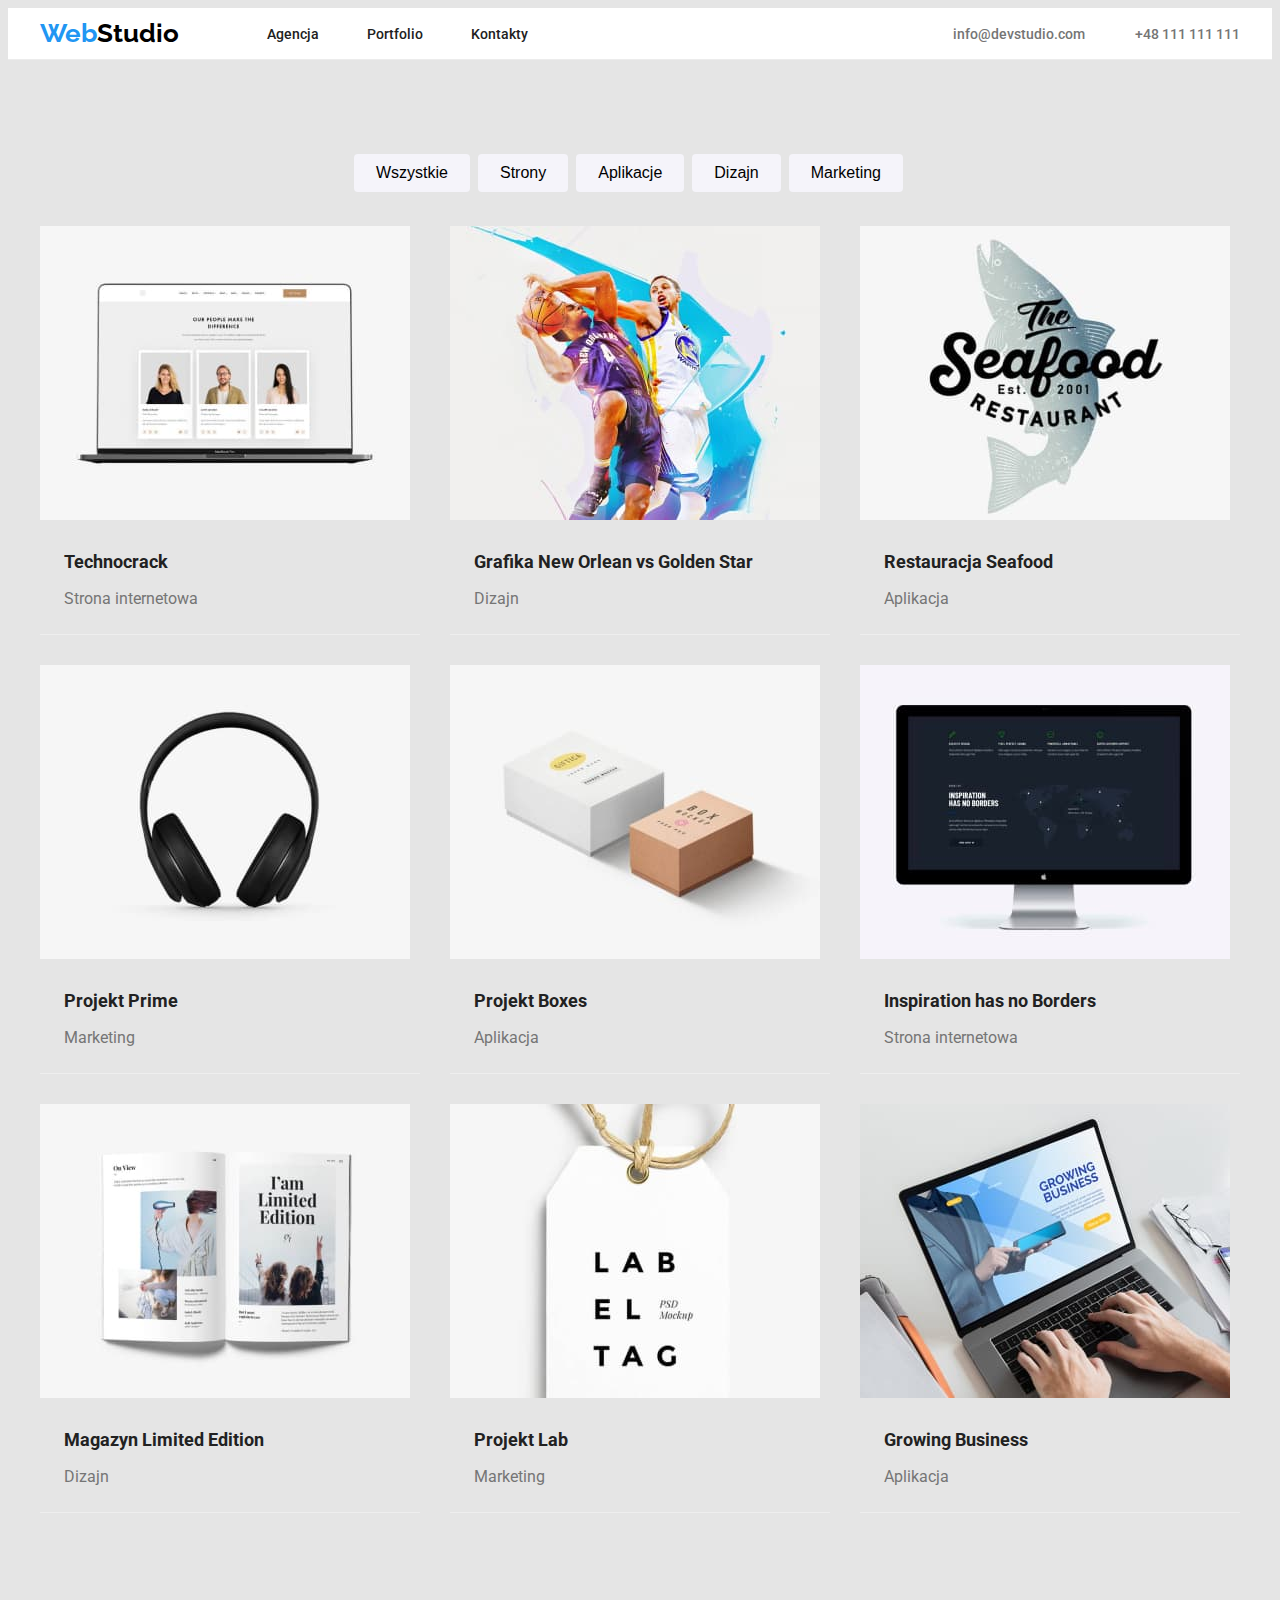
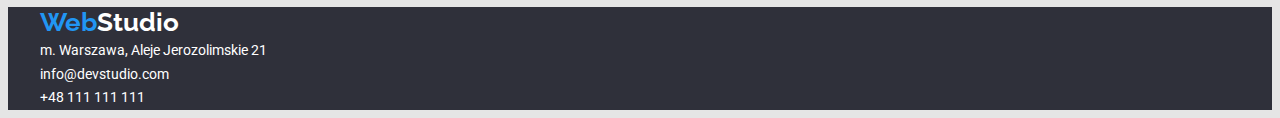
==== commit 2f92f187: "small corrections" ====
--- a/portfolio.html
+++ b/portfolio.html
@@ -24,7 +24,7 @@
         <a class="mainlogo2" href="./index.html"
           ><span class="main-web">Web</span>Studio</a
         >
-        <nav>
+        <nav class="nav-points2">
           <ul class="main-link2">
             <li><a class="link-header" href="./index.html">Agencja</a></li>
             <li>
@@ -163,7 +163,7 @@
     <footer class="contact-information">
       <div class="container">
         <address>
-          <ul>
+          <ul class="footer-info">
             <li>
               <a class="footer-logo" href="#"
                 ><span class="footer-web">Web</span>Studio</a
--- a/css/styles.css
+++ b/css/styles.css
@@ -17,7 +17,6 @@
 
 .navigation {
   background-color: var(--secondary-color);
-  width: 1600px;
   border-bottom: 1px solid #ececec;
 }
 
@@ -36,9 +35,6 @@
   line-height: 1.17;
   font-family: var(--alternative-font-family);
   text-decoration: none;
-  margin-top: 24px;
-  margin-right: 93px;
-  width: 145px;
 }
 .mainlogo:hover,
 .mainlogo:focus {
@@ -62,9 +58,6 @@
   font-weight: 500;
   font-size: 14px;
   line-height: 1.17;
-  margin-top: 32px;
-  width: 135px;
-  margin-right: 50px;
 }
 .link-contact2 {
   color: var(--alternative-color);
@@ -85,7 +78,6 @@
 }
 .main-page {
   background-color: var(--second-background-color);
-  width: 1600px;
 }
 .main-heading {
   color: var(--secondary-color);
@@ -95,6 +87,7 @@
   width: 696px;
   margin-top: 200px;
   margin-bottom: 30px;
+  text-align: center;
 }
 .button-heading {
   background-color: var(--logo-web-color);
@@ -161,7 +154,6 @@
 
 .contact-information {
   background-color: var(--second-background-color);
-  width: 1600px;
 }
 .footer-logo {
   color: var(--secondary-color);
@@ -244,11 +236,9 @@
   padding: 0;
 }
 .main-link {
-  width: 254px;
   display: flex;
   justify-content: space-between;
-  margin-top: 32px;
-  margin-right: 364px;
+  gap: 46px;
 }
 .ouradvantages {
   width: 1170px;
@@ -272,7 +262,6 @@
   padding-bottom: 94px;
 }
 .ourteam {
-  width: 1600px;
   display: flex;
 }
 .card-set {
@@ -294,8 +283,9 @@
   margin-top: 0;
 }
 .main-link2 {
-  width: 261px;
-}
+  gap: 46px;
+}
+
 .section-aboutus {
   width: 1170px;
   margin: 0 auto;
@@ -366,6 +356,7 @@
   align-items: center;
   flex-wrap: wrap;
   margin: 0 auto;
+  justify-content: space-between;
 }
 
 .navigate2 {
@@ -373,10 +364,12 @@
   flex-wrap: wrap;
   align-items: center;
   flex-wrap: wrap;
+  justify-content: space-between;
 }
 
 .main-contact {
   display: flex;
+  gap: 50px;
 }
 .general {
   display: flex;
@@ -389,8 +382,6 @@
   width: 261px;
   display: flex;
   justify-content: space-between;
-  margin-top: 32px;
-  margin-right: 364px;
 }
 .mainlogo2 {
   color: var(--logo-main-color);
@@ -399,7 +390,17 @@
   line-height: 1.17;
   font-family: var(--alternative-font-family);
   text-decoration: none;
-  margin-top: 30px;
-  margin-right: 88px;
-  width: 145px;
-}
+}
+.footer-info {
+  margin: 0;
+}
+.nav-points {
+  display: flex;
+  flex: 1;
+  padding-left: 93px;
+}
+.nav-points2 {
+  display: flex;
+  flex: 1;
+  padding-left: 88px;
+}
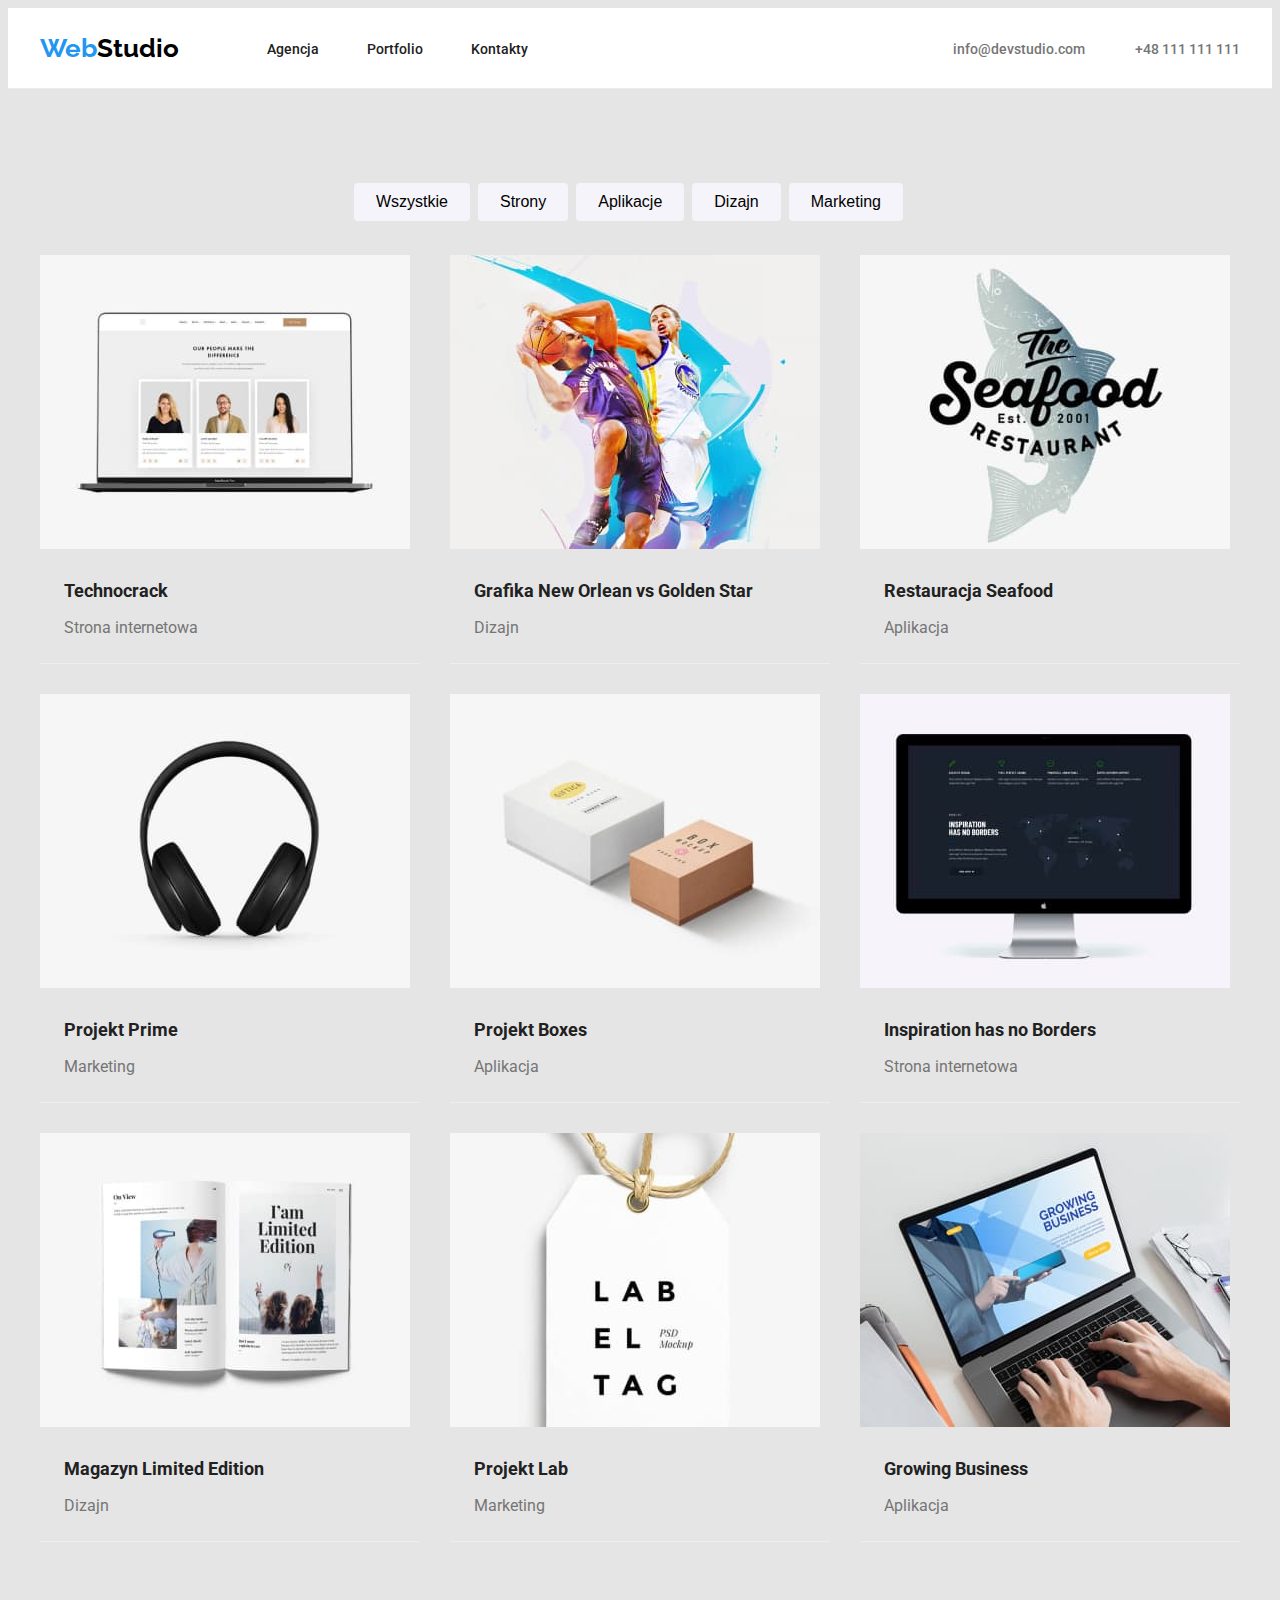
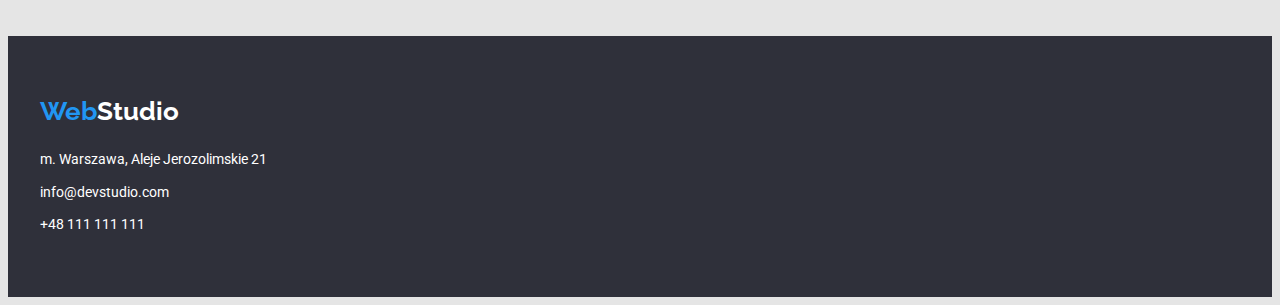
==== commit ea5bb3a5: "portfolio - added padding to footer" ====
--- a/portfolio.html
+++ b/portfolio.html
@@ -164,12 +164,12 @@
       <div class="container">
         <address>
           <ul class="footer-info">
-            <li>
+            <li class="footnote-1">
               <a class="footer-logo" href="#"
                 ><span class="footer-web">Web</span>Studio</a
               >
             </li>
-            <li>
+            <li class="footnote-2">
               <a
                 class="footer-info footer-link"
                 href="https://goo.gl/maps/q1RyGz1hN1sTiuzN9"
@@ -177,14 +177,14 @@
                 >m. Warszawa, Aleje Jerozolimskie 21</a
               >
             </li>
-            <li>
+            <li class="footnote-2">
               <a
                 class="footer-info footer-mail"
                 href="mailto:info@devstudio.com"
                 >info@devstudio.com</a
               >
             </li>
-            <li>
+            <li class="footnote-2">
               <a class="footer-info footer-phone" href="tel:48111111111"
                 >+48 111 111 111</a
               >
--- a/css/styles.css
+++ b/css/styles.css
@@ -134,7 +134,6 @@
   font-size: 36px;
   line-height: 1.17;
   width: 209px;
-  margin-top: 94px;
   margin-bottom: 50px;
 }
 .last-name {
@@ -154,6 +153,8 @@
 
 .contact-information {
   background-color: var(--second-background-color);
+  padding-top: 60px;
+  padding-bottom: 60px;
 }
 .footer-logo {
   color: var(--secondary-color);
@@ -164,8 +165,6 @@
   font-style: normal;
   text-decoration: none;
   width: 145px;
-  margin-top: 60px;
-  margin-bottom: 20px;
 }
 .footer-logo:hover,
 .footer-logo:focus {
@@ -185,6 +184,7 @@
   font-style: normal;
   font-size: 14px;
   line-height: 1.71;
+  margin: 0;
 }
 .footer-info:hover,
 .footer-info:focus {
@@ -329,17 +329,6 @@
   flex-wrap: wrap;
   justify-content: center;
 }
-.footer-link {
-  margin-top: 20px;
-  margin-bottom: 9px;
-}
-.footer-mail {
-  margin-top: 9px;
-  margin-bottom: 9px;
-}
-.footer-phone {
-  margin-top: 9px;
-}
 .collection {
   display: flex;
   flex-wrap: wrap;
@@ -357,6 +346,7 @@
   flex-wrap: wrap;
   margin: 0 auto;
   justify-content: space-between;
+  height: 80px;
 }
 
 .navigate2 {
@@ -365,6 +355,7 @@
   align-items: center;
   flex-wrap: wrap;
   justify-content: space-between;
+  height: 80px;
 }
 
 .main-contact {
@@ -391,9 +382,6 @@
   font-family: var(--alternative-font-family);
   text-decoration: none;
 }
-.footer-info {
-  margin: 0;
-}
 .nav-points {
   display: flex;
   flex: 1;
@@ -404,3 +392,13 @@
   flex: 1;
   padding-left: 88px;
 }
+.ourassets {
+  padding-bottom: 0;
+}
+
+.footnote-1 {
+  padding-bottom: 20px;
+}
+.footnote-2:not(:last-child) {
+  padding-bottom: 9px;
+}
